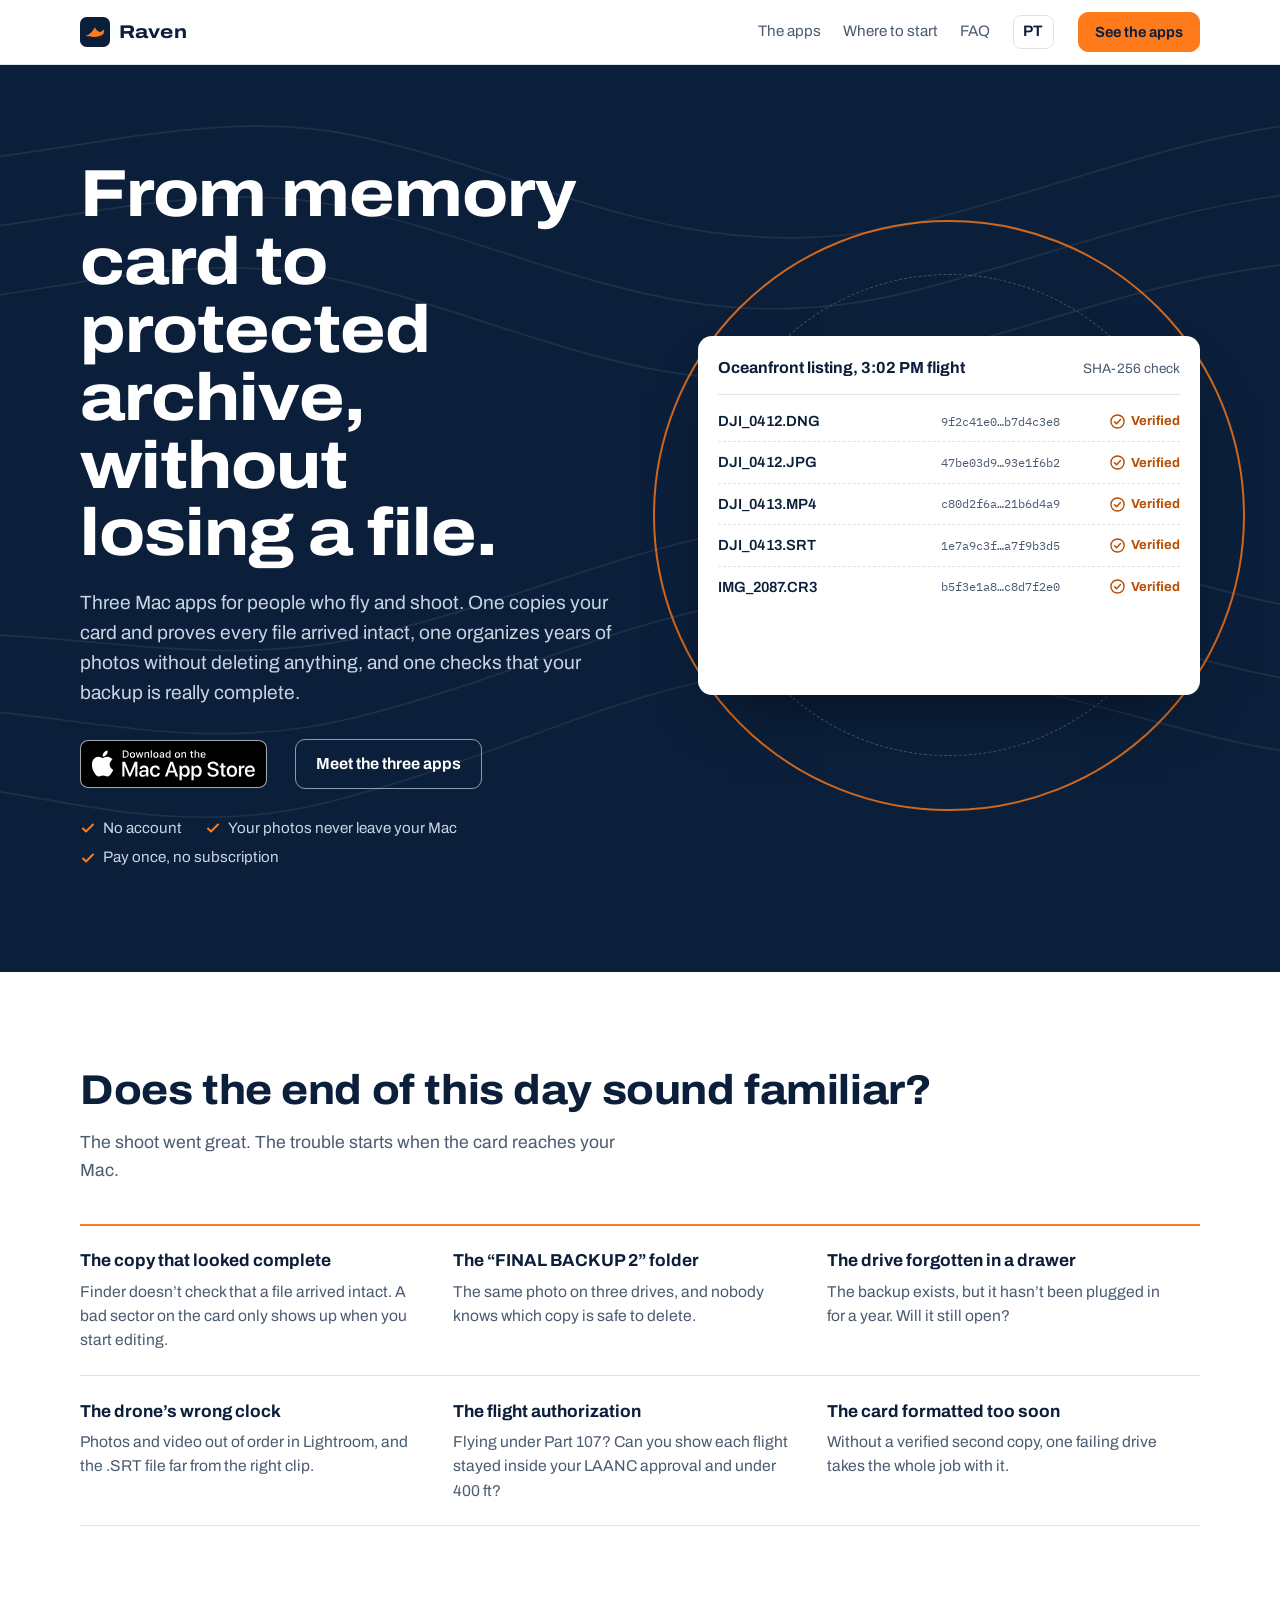
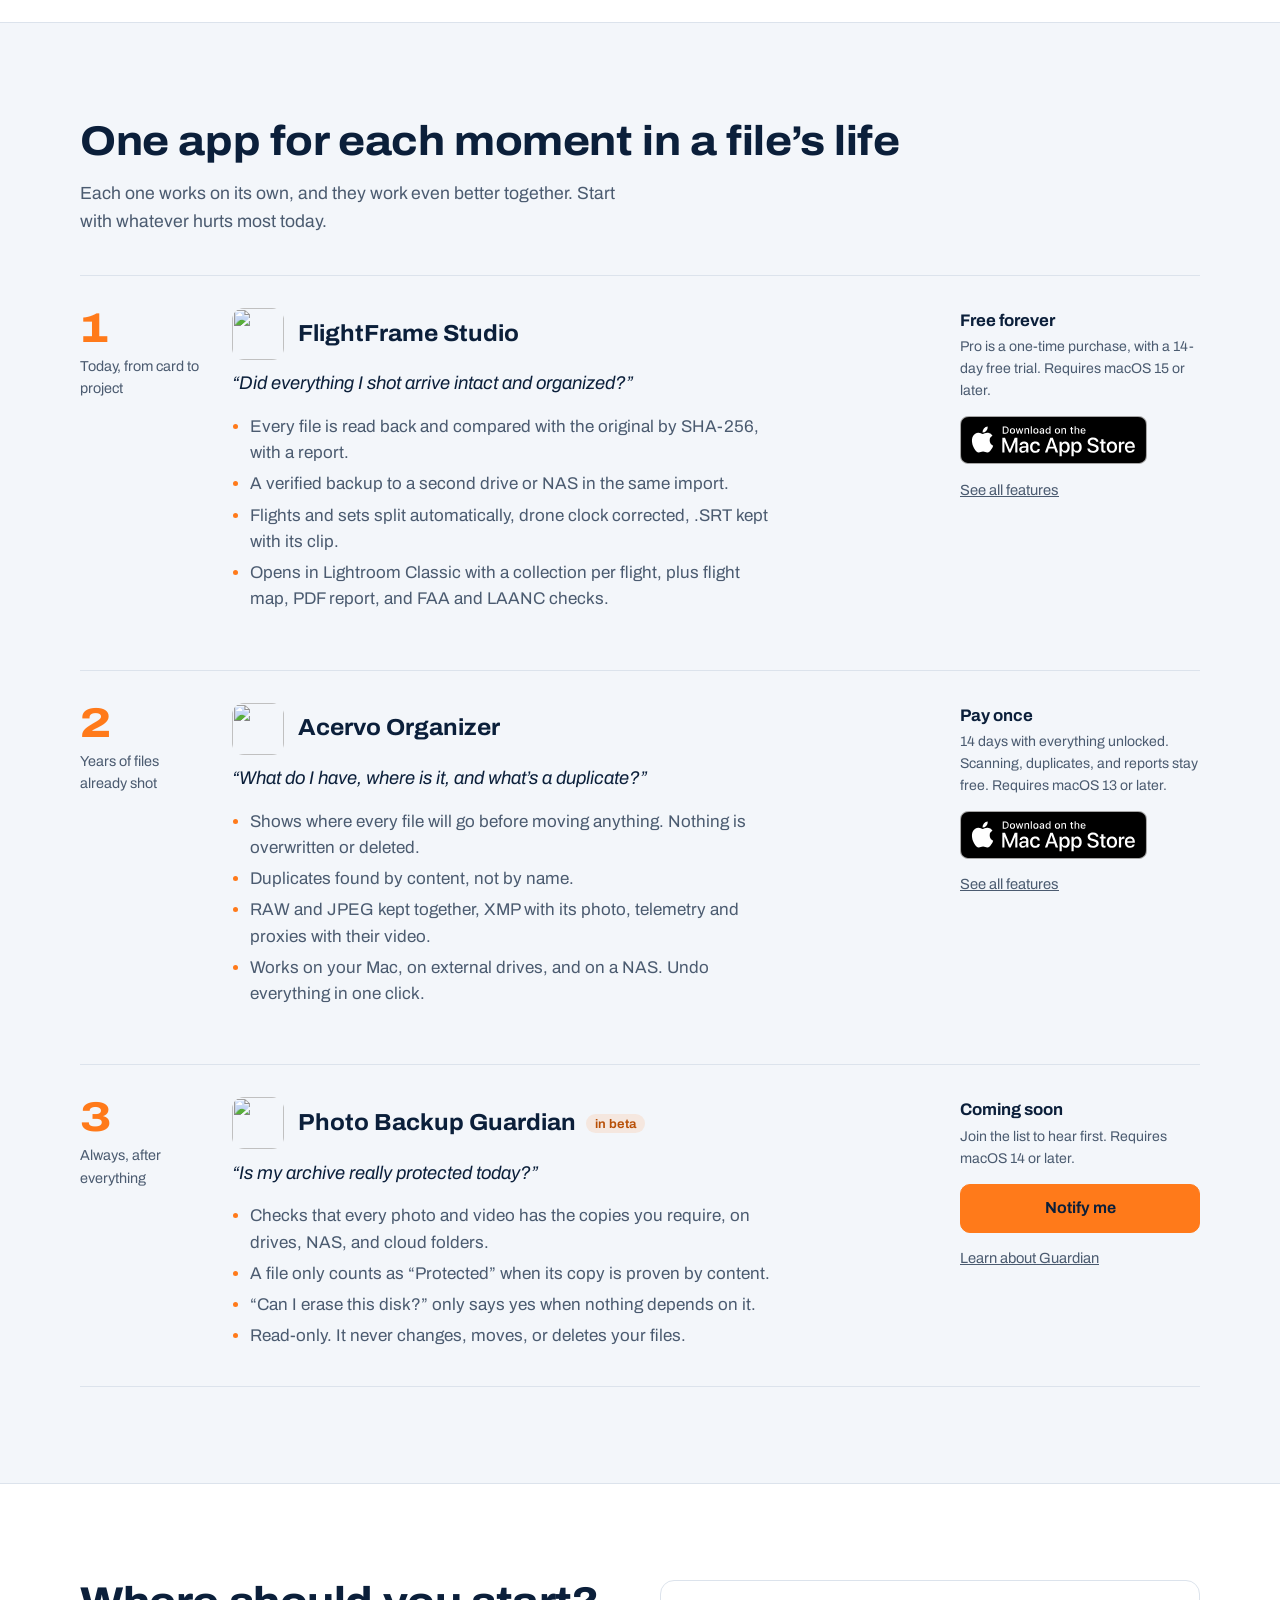
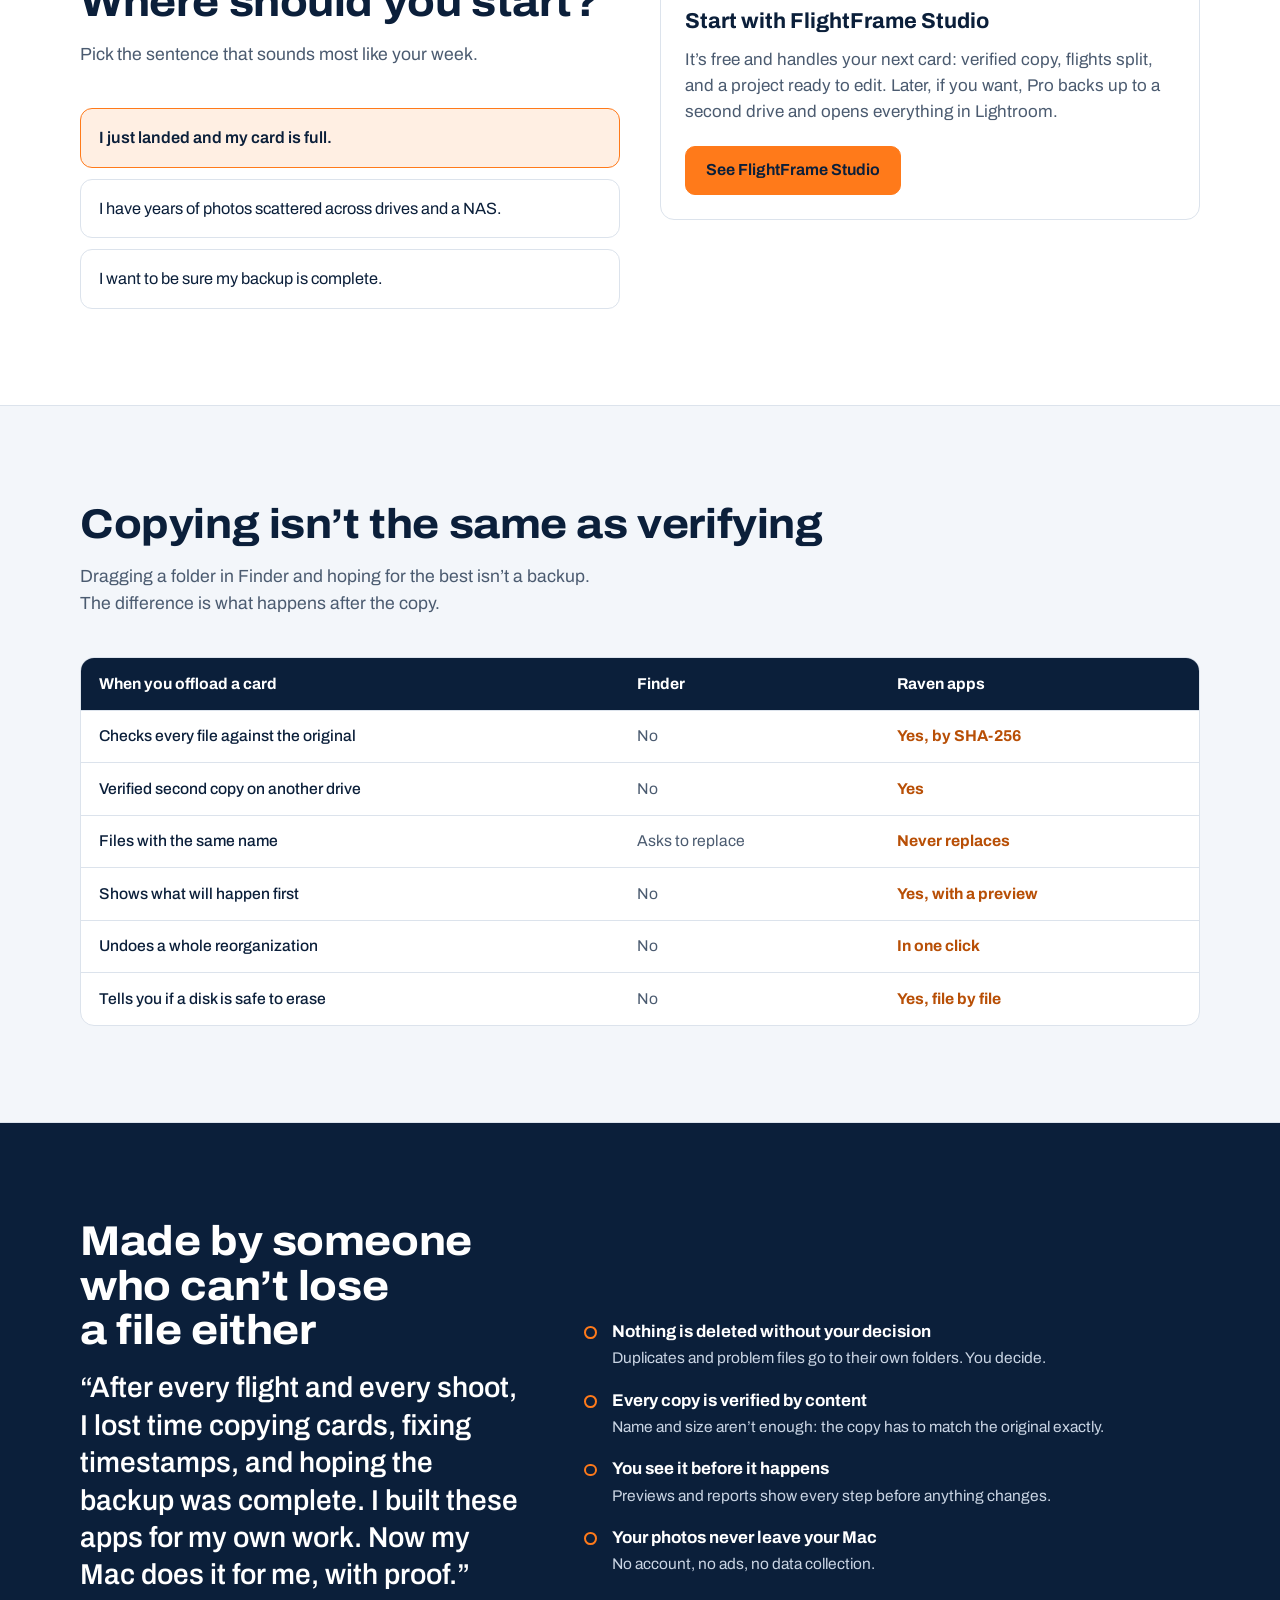
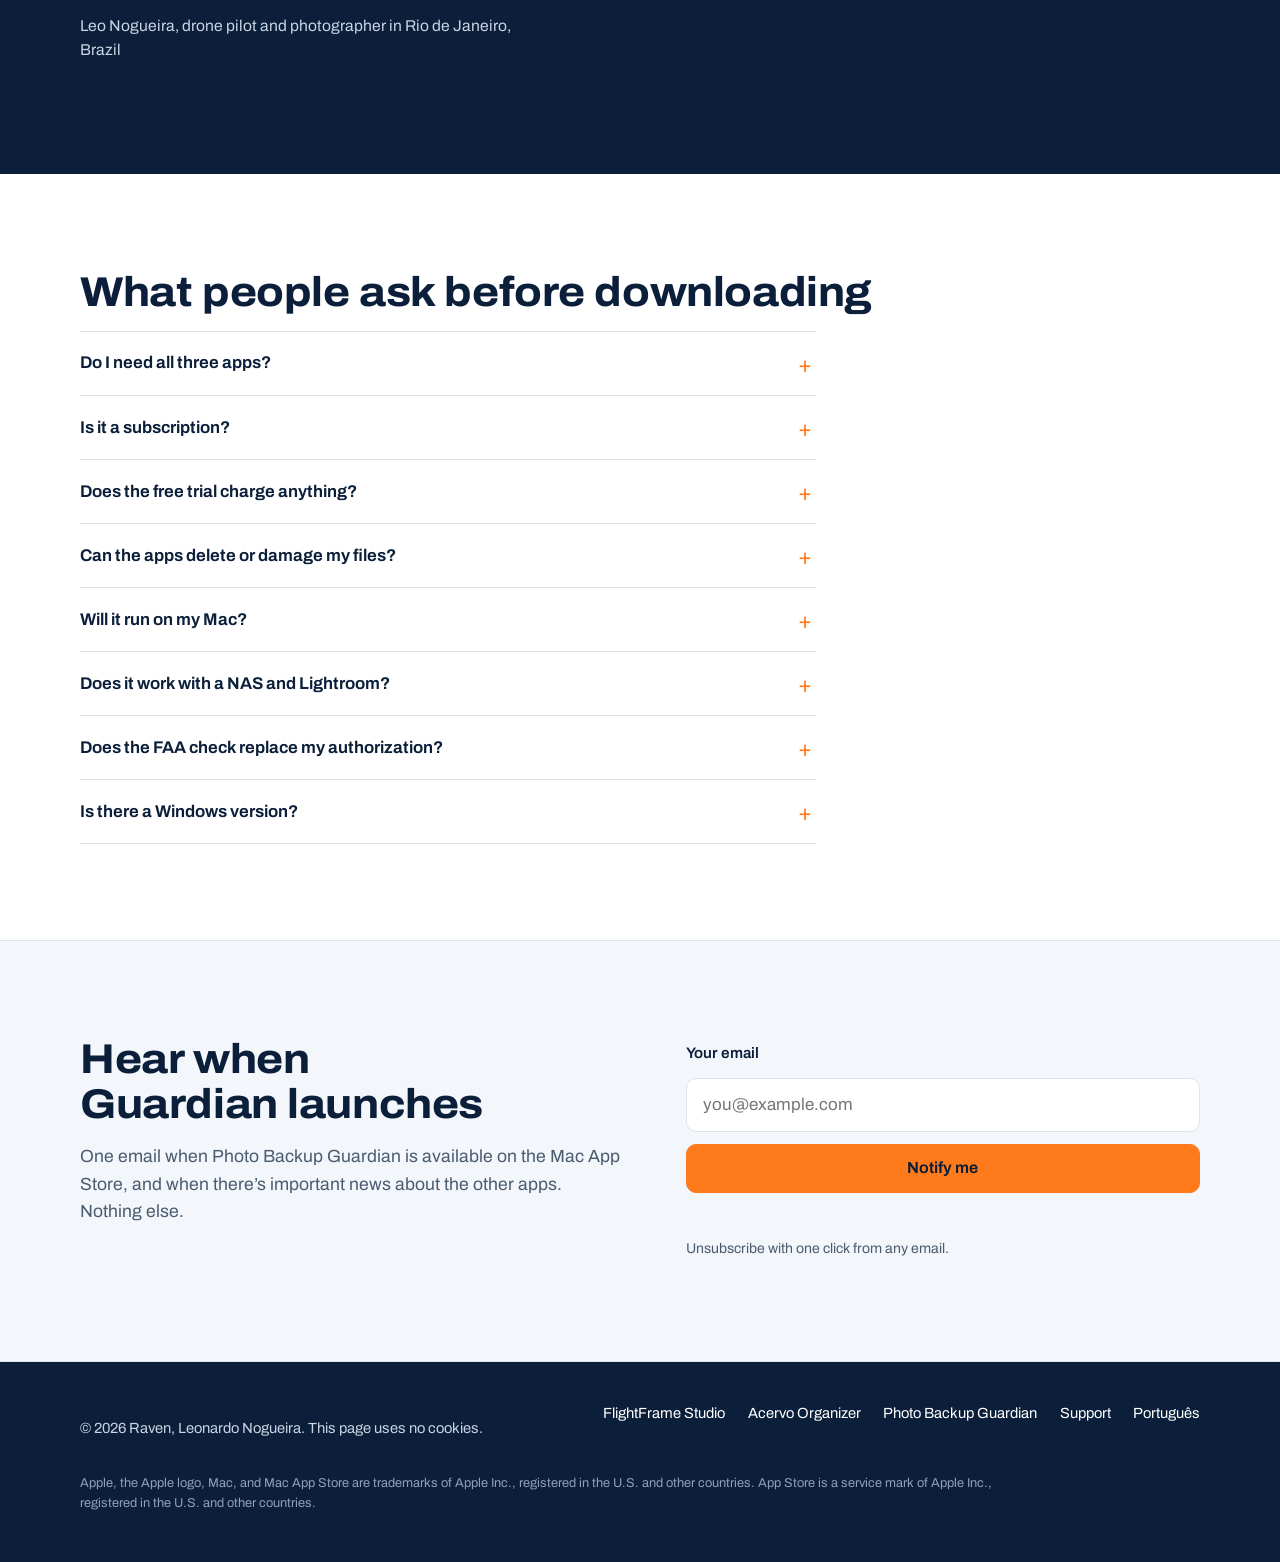
==== en/index.html @ fc54ed7f "Add files via upload" ====
<!doctype html>
<html lang="en">
<head>
<meta charset="utf-8">
<meta name="viewport" content="width=device-width, initial-scale=1, viewport-fit=cover">
<title>Raven Mac apps: from memory card to protected archive, without losing a file</title>
<meta name="description" content="Three Mac apps for drone pilots and photographers: FlightFrame Studio copies your card with proof, Acervo Organizer organizes years of photos, and Photo Backup Guardian checks that your backup is really complete. No account, no cloud, no subscription.">
<link rel="canonical" href="https://apps.ravendronevideos.com.br/en/">
<link rel="alternate" hreflang="pt-BR" href="https://apps.ravendronevideos.com.br/">
<link rel="alternate" hreflang="en" href="https://apps.ravendronevideos.com.br/en/">
<link rel="alternate" hreflang="x-default" href="https://apps.ravendronevideos.com.br/en/">
<meta property="og:type" content="website">
<meta property="og:locale" content="en_US">
<meta property="og:locale:alternate" content="pt_BR">
<meta property="og:site_name" content="Raven">
<meta property="og:title" content="From memory card to protected archive, without losing a file">
<meta property="og:description" content="FlightFrame Studio, Acervo Organizer, and Photo Backup Guardian: three Mac apps for people who fly and shoot.">
<meta property="og:url" content="https://apps.ravendronevideos.com.br/en/">
<meta property="og:image" content="https://flightframe.ravendronevideos.com.br/assets/og-image.jpg">
<meta name="twitter:card" content="summary_large_image">
<meta name="theme-color" content="#0B1F3A">
<link rel="icon" href="data:image/svg+xml,%3Csvg xmlns='http://www.w3.org/2000/svg' viewBox='0 0 64 64'%3E%3Crect width='64' height='64' rx='14' fill='%230B1F3A'/%3E%3Cpath d='M12 40c8-2 14-8 20-18 2 6 6 9 12 10l8-6-2 10c-8 6-20 9-38 4z' fill='%23FF7A1A'/%3E%3C/svg%3E">
<link rel="preconnect" href="https://fonts.googleapis.com">
<link rel="preconnect" href="https://fonts.gstatic.com" crossorigin>
<link href="https://fonts.googleapis.com/css2?family=Archivo:wdth,wght@62..125,400..800&family=IBM+Plex+Mono:wght@400;500&display=swap" rel="stylesheet">
<link rel="stylesheet" href="/raven.css">
<script type="application/ld+json">
{"@context":"https://schema.org","@type":"ItemList","name":"Raven Mac apps","itemListElement":[
{"@type":"SoftwareApplication","position":1,"name":"FlightFrame Studio","operatingSystem":"macOS 15 or later","applicationCategory":"PhotographyApplication","url":"https://flightframe.ravendronevideos.com.br","offers":{"@type":"Offer","price":"0","priceCurrency":"USD"}},
{"@type":"SoftwareApplication","position":2,"name":"Acervo Organizer","operatingSystem":"macOS 13 or later","applicationCategory":"PhotographyApplication","url":"https://acervoorganizer.ravendronevideos.com.br/en/"},
{"@type":"SoftwareApplication","position":3,"name":"Photo Backup Guardian","operatingSystem":"macOS 14 or later","applicationCategory":"UtilitiesApplication","url":"https://photobackupguardian.app"}]}
</script>
</head>
<body>

<header class="top">
  <div class="wrap">
    <a class="brand" href="#start" aria-label="Raven, home">
      <svg viewBox="0 0 64 64" aria-hidden="true"><rect width="64" height="64" rx="14" fill="#0B1F3A"/><path d="M12 40c8-2 14-8 20-18 2 6 6 9 12 10l8-6-2 10c-8 6-20 9-38 4z" fill="#FF7A1A"/></svg>
      Raven
    </a>
    <nav aria-label="Sections">
      <a href="#apps">The apps</a>
      <a href="#escolha">Where to start</a>
      <a href="#faq">FAQ</a>
      <a class="lang" href="/" hreflang="pt-BR" lang="pt-BR" aria-label="Versão em português">PT</a>
    </nav>
    <a class="btn btn-primary" href="#apps">See the apps</a>
  </div>
</header>

<main id="start">

  <section class="hero" aria-labelledby="title">
    <svg class="contours" viewBox="0 0 1200 640" preserveAspectRatio="xMidYMid slice" aria-hidden="true">
      <path d="M-40 520C120 470 220 560 380 520S640 400 820 430 1060 520 1260 470"/>
      <path d="M-40 470C140 420 240 500 400 460S650 350 830 380 1070 470 1260 420"/>
      <path d="M-40 420C160 370 260 440 420 400S660 300 840 330 1080 420 1260 370"/>
      <path d="M-40 160C100 200 240 120 380 150S620 250 780 210 1040 110 1260 150"/>
      <path d="M-40 110C110 150 250 70 390 100S630 200 790 160 1050 60 1260 100"/>
      <path d="M-40 60C120 100 260 20 400 50S640 150 800 110 1060 10 1260 50"/>
    </svg>
    <div class="wrap">
      <div>
        <h1 id="title">From memory card to protected archive, without losing a file.</h1>
        <p class="lede">Three Mac apps for people who fly and shoot. One copies your card and proves every file arrived intact, one organizes years of photos without deleting anything, and one checks that your backup is really complete.</p>
        <div class="actions">
          <a class="store-badge" href="https://apps.apple.com/app/flightframe-studio/id6822035026"><img src="/mac-app-store-badge-en.svg" alt="Download FlightFrame Studio on the Mac App Store" height="48" onerror="if(!this.dataset.f){this.dataset.f=1;this.src='https://toolbox.marketingtools.apple.com/api/v2/badges/download-on-the-mac-app-store/black/en-us'}else{this.onerror=null;this.src='https://developer.apple.com/app-store/marketing/guidelines/images/badge-download-on-the-mac-app-store.svg'}"></a>
          <a class="btn btn-ghost" href="#apps">Meet the three apps</a>
        </div>
        <ul class="assurance">
          <li><svg viewBox="0 0 16 16" aria-hidden="true"><path d="M3 8.5l3 3 7-7" fill="none" stroke="currentColor" stroke-width="2" stroke-linecap="round" stroke-linejoin="round"/></svg>No account</li>
          <li><svg viewBox="0 0 16 16" aria-hidden="true"><path d="M3 8.5l3 3 7-7" fill="none" stroke="currentColor" stroke-width="2" stroke-linecap="round" stroke-linejoin="round"/></svg>Your photos never leave your Mac</li>
          <li><svg viewBox="0 0 16 16" aria-hidden="true"><path d="M3 8.5l3 3 7-7" fill="none" stroke="currentColor" stroke-width="2" stroke-linecap="round" stroke-linejoin="round"/></svg>Pay once, no subscription</li>
        </ul>
      </div>

      <div class="report-stage">
        <div class="ring" aria-hidden="true"></div>
        <figure class="report" aria-label="Sample FlightFrame Studio verification report">
          <div class="report-head"><strong>Oceanfront listing, 3:02 PM flight</strong><span>SHA-256 check</span></div>
          <ol class="rows">
            <li><span class="file">DJI_0412.DNG</span><span class="hash">9f2c41e0…b7d4c3e8</span><span class="status"><svg viewBox="0 0 16 16" aria-hidden="true"><circle cx="8" cy="8" r="7" fill="none" stroke="currentColor" stroke-width="1.5"/><path d="M4.8 8.3l2.2 2.2 4.2-4.6" fill="none" stroke="currentColor" stroke-width="1.6" stroke-linecap="round" stroke-linejoin="round"/></svg>Verified</span></li>
            <li><span class="file">DJI_0412.JPG</span><span class="hash">47be03d9…93e1f6b2</span><span class="status"><svg viewBox="0 0 16 16" aria-hidden="true"><circle cx="8" cy="8" r="7" fill="none" stroke="currentColor" stroke-width="1.5"/><path d="M4.8 8.3l2.2 2.2 4.2-4.6" fill="none" stroke="currentColor" stroke-width="1.6" stroke-linecap="round" stroke-linejoin="round"/></svg>Verified</span></li>
            <li><span class="file">DJI_0413.MP4</span><span class="hash">c80d2f6a…21b6d4a9</span><span class="status"><svg viewBox="0 0 16 16" aria-hidden="true"><circle cx="8" cy="8" r="7" fill="none" stroke="currentColor" stroke-width="1.5"/><path d="M4.8 8.3l2.2 2.2 4.2-4.6" fill="none" stroke="currentColor" stroke-width="1.6" stroke-linecap="round" stroke-linejoin="round"/></svg>Verified</span></li>
            <li><span class="file">DJI_0413.SRT</span><span class="hash">1e7a9c3f…a7f9b3d5</span><span class="status"><svg viewBox="0 0 16 16" aria-hidden="true"><circle cx="8" cy="8" r="7" fill="none" stroke="currentColor" stroke-width="1.5"/><path d="M4.8 8.3l2.2 2.2 4.2-4.6" fill="none" stroke="currentColor" stroke-width="1.6" stroke-linecap="round" stroke-linejoin="round"/></svg>Verified</span></li>
            <li><span class="file">IMG_2087.CR3</span><span class="hash">b5f3e1a8…c8d7f2e0</span><span class="status"><svg viewBox="0 0 16 16" aria-hidden="true"><circle cx="8" cy="8" r="7" fill="none" stroke="currentColor" stroke-width="1.5"/><path d="M4.8 8.3l2.2 2.2 4.2-4.6" fill="none" stroke="currentColor" stroke-width="1.6" stroke-linecap="round" stroke-linejoin="round"/></svg>Verified</span></li>
          </ol>
          <figcaption class="report-foot"><span><b>128 of 128</b> files checked against the original</span><span>Second-drive backup: verified</span></figcaption>
        </figure>
      </div>
    </div>
  </section>

  <section aria-labelledby="pains">
    <div class="wrap">
      <h2 id="pains">Does the end of this day sound familiar?</h2>
      <p class="intro">The shoot went great. The trouble starts when the card reaches your Mac.</p>
      <ul class="pains">
        <li><strong>The copy that looked complete</strong><p>Finder doesn’t check that a file arrived intact. A bad sector on the card only shows up when you start editing.</p></li>
        <li><strong>The “FINAL BACKUP 2” folder</strong><p>The same photo on three drives, and nobody knows which copy is safe to delete.</p></li>
        <li><strong>The drive forgotten in a drawer</strong><p>The backup exists, but it hasn’t been plugged in for a year. Will it still open?</p></li>
        <li><strong>The drone’s wrong clock</strong><p>Photos and video out of order in Lightroom, and the .SRT file far from the right clip.</p></li>
        <li><strong>The flight authorization</strong><p>Flying under Part 107? Can you show each flight stayed inside your LAANC approval and under 400 ft?</p></li>
        <li><strong>The card formatted too soon</strong><p>Without a verified second copy, one failing drive takes the whole job with it.</p></li>
      </ul>
    </div>
  </section>

  <section id="apps" class="band" aria-labelledby="three-apps">
    <div class="wrap">
      <h2 id="three-apps">One app for each moment in a file’s life</h2>
      <p class="intro">Each one works on its own, and they work even better together. Start with whatever hurts most today.</p>
      <div class="journey">
        <article class="app" id="ff" aria-labelledby="ff-name">
          <p class="moment"><b>1</b>Today, from card to project</p>
          <div>
            <div class="app-name"><img src="https://flightframe.ravendronevideos.com.br/assets/icon.png" alt="" width="52" height="52" loading="lazy"><h3 id="ff-name">FlightFrame Studio</h3></div>
            <p class="question">“Did everything I shot arrive intact and organized?”</p>
            <ul>
              <li>Every file is read back and compared with the original by SHA-256, with a report.</li>
              <li>A verified backup to a second drive or NAS in the same import.</li>
              <li>Flights and sets split automatically, drone clock corrected, .SRT kept with its clip.</li>
              <li>Opens in Lightroom Classic with a collection per flight, plus flight map, PDF report, and FAA and LAANC checks.</li>
            </ul>
          </div>
          <div class="buy">
            <p class="price">Free forever<small>Pro is a one-time purchase, with a 14-day free trial. Requires macOS 15 or later.</small></p>
            <a class="store-badge" href="https://apps.apple.com/app/flightframe-studio/id6822035026"><img src="/mac-app-store-badge-en.svg" alt="Download FlightFrame Studio on the Mac App Store" height="48" loading="lazy" onerror="if(!this.dataset.f){this.dataset.f=1;this.src='https://toolbox.marketingtools.apple.com/api/v2/badges/download-on-the-mac-app-store/black/en-us'}else{this.onerror=null;this.src='https://developer.apple.com/app-store/marketing/guidelines/images/badge-download-on-the-mac-app-store.svg'}"></a>
            <a class="more" href="https://flightframe.ravendronevideos.com.br">See all features</a>
          </div>
        </article>

        <article class="app" id="ao" aria-labelledby="ao-name">
          <p class="moment"><b>2</b>Years of files already shot</p>
          <div>
            <div class="app-name"><img src="https://acervoorganizer.ravendronevideos.com.br/assets/icone-256.png" alt="" width="52" height="52" loading="lazy"><h3 id="ao-name">Acervo Organizer</h3></div>
            <p class="question">“What do I have, where is it, and what’s a duplicate?”</p>
            <ul>
              <li>Shows where every file will go before moving anything. Nothing is overwritten or deleted.</li>
              <li>Duplicates found by content, not by name.</li>
              <li>RAW and JPEG kept together, XMP with its photo, telemetry and proxies with their video.</li>
              <li>Works on your Mac, on external drives, and on a NAS. Undo everything in one click.</li>
            </ul>
          </div>
          <div class="buy">
            <p class="price">Pay once<small>14 days with everything unlocked. Scanning, duplicates, and reports stay free. Requires macOS 13 or later.</small></p>
            <a class="store-badge" href="https://apps.apple.com/app/id6821982992?mt=12"><img src="/mac-app-store-badge-en.svg" alt="Download Acervo Organizer on the Mac App Store" height="48" loading="lazy" onerror="if(!this.dataset.f){this.dataset.f=1;this.src='https://toolbox.marketingtools.apple.com/api/v2/badges/download-on-the-mac-app-store/black/en-us'}else{this.onerror=null;this.src='https://developer.apple.com/app-store/marketing/guidelines/images/badge-download-on-the-mac-app-store.svg'}"></a>
            <a class="more" href="https://acervoorganizer.ravendronevideos.com.br/en/">See all features</a>
          </div>
        </article>

        <article class="app" id="pbg" aria-labelledby="pbg-name">
          <p class="moment"><b>3</b>Always, after everything</p>
          <div>
            <div class="app-name"><img src="https://photobackupguardian.app/icon.png" alt="" width="52" height="52" loading="lazy"><h3 id="pbg-name">Photo Backup Guardian <span class="tag">in beta</span></h3></div>
            <p class="question">“Is my archive really protected today?”</p>
            <ul>
              <li>Checks that every photo and video has the copies you require, on drives, NAS, and cloud folders.</li>
              <li>A file only counts as “Protected” when its copy is proven by content.</li>
              <li>“Can I erase this disk?” only says yes when nothing depends on it.</li>
              <li>Read-only. It never changes, moves, or deletes your files.</li>
            </ul>
          </div>
          <div class="buy">
            <p class="price">Coming soon<small>Join the list to hear first. Requires macOS 14 or later.</small></p>
            <a class="btn btn-primary" href="#lista">Notify me</a>
            <a class="more" href="https://photobackupguardian.app">Learn about Guardian</a>
          </div>
        </article>
      </div>
    </div>
  </section>

  <section id="escolha" aria-labelledby="where">
    <div class="wrap chooser">
      <div>
        <h2 id="where">Where should you start?</h2>
        <p class="intro">Pick the sentence that sounds most like your week.</p>
        <div class="options" role="group" aria-label="Your situation">
          <button class="option" type="button" aria-pressed="true" data-pick="ff">I just landed and my card is full.</button>
          <button class="option" type="button" aria-pressed="false" data-pick="ao">I have years of photos scattered across drives and a NAS.</button>
          <button class="option" type="button" aria-pressed="false" data-pick="pbg">I want to be sure my backup is complete.</button>
        </div>
      </div>
      <div class="answer" id="resposta" aria-live="polite">
        <h3>Start with FlightFrame Studio</h3>
        <p>It’s free and handles your next card: verified copy, flights split, and a project ready to edit. Later, if you want, Pro backs up to a second drive and opens everything in Lightroom.</p>
        <a class="btn btn-primary" href="#ff">See FlightFrame Studio</a>
      </div>
    </div>
  </section>

  <section class="band" aria-labelledby="finder">
    <div class="wrap">
      <h2 id="finder">Copying isn’t the same as verifying</h2>
      <p class="intro">Dragging a folder in Finder and hoping for the best isn’t a backup. The difference is what happens after the copy.</p>
      <div class="table-wrap">
        <table>
          <thead><tr><th scope="col">When you offload a card</th><th scope="col">Finder</th><th scope="col">Raven apps</th></tr></thead>
          <tbody>
            <tr><th scope="row">Checks every file against the original</th><td class="no">No</td><td class="yes">Yes, by SHA-256</td></tr>
            <tr><th scope="row">Verified second copy on another drive</th><td class="no">No</td><td class="yes">Yes</td></tr>
            <tr><th scope="row">Files with the same name</th><td class="no">Asks to replace</td><td class="yes">Never replaces</td></tr>
            <tr><th scope="row">Shows what will happen first</th><td class="no">No</td><td class="yes">Yes, with a preview</td></tr>
            <tr><th scope="row">Undoes a whole reorganization</th><td class="no">No</td><td class="yes">In one click</td></tr>
            <tr><th scope="row">Tells you if a disk is safe to erase</th><td class="no">No</td><td class="yes">Yes, file by file</td></tr>
          </tbody>
        </table>
      </div>
    </div>
  </section>

  <section class="dark-band" aria-labelledby="maker">
    <div class="wrap founder">
      <div>
        <h2 id="maker">Made by someone who can’t lose a file either</h2>
        <blockquote>“After every flight and every shoot, I lost time copying cards, fixing timestamps, and hoping the backup was complete. I built these apps for my own work. Now my Mac does it for me, with proof.”</blockquote>
        <p class="who">Leo Nogueira, drone pilot and photographer in Rio de Janeiro, Brazil</p>
      </div>
      <ul class="rules" aria-label="The rules all three apps follow">
        <li><strong>Nothing is deleted without your decision</strong><span>Duplicates and problem files go to their own folders. You decide.</span></li>
        <li><strong>Every copy is verified by content</strong><span>Name and size aren’t enough: the copy has to match the original exactly.</span></li>
        <li><strong>You see it before it happens</strong><span>Previews and reports show every step before anything changes.</span></li>
        <li><strong>Your photos never leave your Mac</strong><span>No account, no ads, no data collection.</span></li>
      </ul>
    </div>
  </section>

  <section id="faq" aria-labelledby="questions">
    <div class="wrap">
      <h2 id="questions">What people ask before downloading</h2>
      <div class="faq">
        <details><summary>Do I need all three apps?</summary><p>No. Each app works on its own and is bought separately. Start with the one that solves today’s problem.</p></details>
        <details><summary>Is it a subscription?</summary><p>No. The download is free and the unlock is a one-time purchase on the Mac App Store, valid on every Mac signed in with the same Apple Account. Prices are shown in your local currency on the Mac App Store.</p></details>
        <details><summary>Does the free trial charge anything?</summary><p>No. The 14-day trials don’t renew and are never charged. When they end, your projects and files stay exactly as they are.</p></details>
        <details><summary>Can the apps delete or damage my files?</summary><p>No. FlightFrame only reads the card, Acervo never overwrites or deletes and can undo any reorganization, and Guardian only reads the folders you choose.</p></details>
        <details><summary>Will it run on my Mac?</summary><p>All three run on Mac computers with Apple silicon or Intel. Acervo requires macOS 13 or later, Guardian macOS 14, and FlightFrame macOS 15.</p></details>
        <details><summary>Does it work with a NAS and Lightroom?</summary><p>Yes. All three work with external drives and NAS volumes mounted on your Mac, such as Synology and QNAP. FlightFrame integrates directly with Lightroom Classic, and Acervo keeps XMP sidecars with their photos.</p></details>
        <details><summary>Does the FAA check replace my authorization?</summary><p>No. FlightFrame compares each flight with the authorization you already have, for information only. You still get authorization through LAANC or the FAA, and the remote pilot in command remains responsible for every flight.</p></details>
        <details><summary>Is there a Windows version?</summary><p>No. The apps are built for Mac.</p></details>
      </div>
    </div>
  </section>

  <section id="lista" class="band" aria-labelledby="notify">
    <div class="wrap signup">
      <div>
        <h2 id="notify">Hear when Guardian launches</h2>
        <p class="intro">One email when Photo Backup Guardian is available on the Mac App Store, and when there’s important news about the other apps. Nothing else.</p>
      </div>
      <form id="form-lista" action="https://bricks4kidz.us12.list-manage.com/subscribe/post?u=a6c92d419f403bf0677f08e11&amp;id=b264ef6ccb&amp;f_id=002010e9f0" method="post" target="_blank">
        <label for="email">Your email</label>
        <input id="email" name="EMAIL" type="email" autocomplete="email" required placeholder="you@example.com">
        <div aria-hidden="true" style="position:absolute; left:-5000px;"><input type="text" id="mc-honeypot" tabindex="-1" value=""></div>
        <button class="btn btn-primary" type="submit">Notify me</button>
        <p class="form-msg" id="form-msg" role="status"></p>
        <p class="fine">Unsubscribe with one click from any email.</p>
      </form>
    </div>
  </section>

</main>

<footer>
  <div class="wrap">
    <div class="foot-row">
      <p>© 2026 Raven, Leonardo Nogueira. This page uses no cookies.</p>
      <nav aria-label="Links">
        <a href="https://flightframe.ravendronevideos.com.br">FlightFrame Studio</a>
        <a href="https://acervoorganizer.ravendronevideos.com.br/en/">Acervo Organizer</a>
        <a href="https://photobackupguardian.app">Photo Backup Guardian</a>
        <a href="mailto:support@internetmidia.com">Support</a>
        <a href="/" hreflang="pt-BR" lang="pt-BR">Português</a>
      </nav>
    </div>
    <p class="legal">Apple, the Apple logo, Mac, and Mac App Store are trademarks of Apple Inc., registered in the U.S. and other countries. App Store is a service mark of Apple Inc., registered in the U.S. and other countries.</p>
  </div>
</footer>

<script type="application/json" id="i18n">
{
  "answers": {
    "ff": {"t": "Start with FlightFrame Studio", "p": "It’s free and handles your next card: verified copy, flights split, and a project ready to edit. Later, if you want, Pro backs up to a second drive and opens everything in Lightroom.", "b": "See FlightFrame Studio", "h": "#ff"},
    "ao": {"t": "Start with Acervo Organizer", "p": "Run the free scan on your drive or NAS and see how many duplicates and problem files you have. Preview the reorganization before anything moves. For your next cards, use FlightFrame.", "b": "See Acervo Organizer", "h": "#ao"},
    "pbg": {"t": "Photo Backup Guardian is for you", "p": "It checks, file by file, that every photo has the copies you require, and tells you when a disk is safe to erase. It’s in beta: join the list to hear when it launches.", "b": "Notify me", "h": "#lista"}
  },
  "mailSubject": "Notify me when Guardian launches",
  "sending": "Sending…",
  "ok": "You’re on the list. If a confirmation email arrives, click the link to finish.",
  "already": "That email is already on the list. We’ll let you know.",
  "tooMany": "Too many attempts with this email. Please try again later.",
  "error": "We couldn’t sign you up. Check the email address and try again.",
  "timeout": "No response from the server. Please try again in a few minutes.",
  "offline": "No connection. Check your internet and try again."
}
</script>
<script src="/raven.js"></script>
</body>
</html>
---- raven.css ----
/* Raven Apps: azul-escuro, laranja e branco */
:root {
  --navy: #0B1F3A;
  --navy-2: #132D52;
  --navy-3: #1F4275;
  --orange: #FF7A1A;
  --orange-ink: #B84F06;      /* laranja para texto sobre branco (contraste AA) */
  --on-orange: #0B1F3A;       /* texto azul-escuro sobre botão laranja */
  --orange-soft: rgba(255, 122, 26, .12);
  --bg: #FFFFFF;
  --mist: #F3F6FA;
  --surface: #FFFFFF;
  --text: #0B1F3A;
  --text-2: #4B5B70;
  --line: #DCE3EC;
  --display: "Archivo", "Helvetica Neue", Arial, sans-serif;
  --mono: "IBM Plex Mono", ui-monospace, Menlo, monospace;
  --measure: 34rem;
  color-scheme: light;
  box-sizing: border-box;
  padding-top: env(safe-area-inset-top, 0px);
  padding-bottom: env(safe-area-inset-bottom, 0px);
}
@media (prefers-color-scheme: dark) {
  :root {
    --bg: #071426;
    --mist: #0B1F3A;
    --surface: #0E2442;
    --text: #F4F7FB;
    --text-2: #A9B6C8;
    --line: #1F3A60;
    --orange-ink: #FF9A4D;
    --orange-soft: rgba(255, 122, 26, .16);
    color-scheme: dark;
  }
}
*, *::before, *::after { box-sizing: inherit; }
html { scroll-padding-top: calc(72px + env(safe-area-inset-top, 0px)); scroll-behavior: smooth; }
@media (prefers-reduced-motion: reduce) { html { scroll-behavior: auto; } }
body {
  margin: 0; background: var(--bg); color: var(--text);
  font-family: var(--display); font-variation-settings: "wdth" 100;
  font-size: 1.0625rem; line-height: 1.55; -webkit-font-smoothing: antialiased;
}
img { max-width: 100%; display: block; }
a { color: inherit; }
:focus-visible { outline: 3px solid var(--orange); outline-offset: 3px; border-radius: 4px; }
.wrap { width: min(1120px, 100% - 2.5rem); margin-inline: auto; }

/* Cabeçalho */
.top {
  position: sticky; top: env(safe-area-inset-top, 0px); z-index: 20;
  background: color-mix(in srgb, var(--bg) 90%, transparent);
  backdrop-filter: blur(10px); -webkit-backdrop-filter: blur(10px);
  border-bottom: 1px solid var(--line);
}
body::before { content: ""; position: fixed; inset: 0 0 auto; height: env(safe-area-inset-top, 0px); z-index: 21; background: var(--bg); }
.top .wrap { display: flex; align-items: center; gap: 1.5rem; height: 64px; }
.brand { display: flex; align-items: center; gap: .55rem; text-decoration: none; font-weight: 750; font-variation-settings: "wdth" 118; font-size: 1.15rem; letter-spacing: .01em; }
.brand svg { width: 30px; height: 30px; }
.top nav { margin-left: auto; display: flex; align-items: center; gap: 1.4rem; font-size: .95rem; }
.top nav a { text-decoration: none; color: var(--text-2); }
.top nav a:hover { color: var(--text); }
.lang { display: inline-flex; align-items: center; gap: .3rem; font-weight: 650; color: var(--text) !important; border: 1.5px solid var(--line); border-radius: 8px; padding: .25rem .6rem; }
.lang:hover { border-color: var(--orange); }
.btn {
  display: inline-flex; align-items: center; justify-content: center; gap: .5rem;
  min-height: 46px; padding: .7rem 1.25rem; border-radius: 10px;
  font: inherit; font-weight: 650; font-size: 1rem; text-decoration: none; cursor: pointer;
  border: 1.5px solid var(--text); background: transparent; color: var(--text);
}
.btn-primary { background: var(--orange); border-color: var(--orange); color: var(--on-orange); }
.btn-primary:hover { background: #FF8C3A; border-color: #FF8C3A; }
.btn-ghost:hover { background: var(--mist); }
.top .btn { min-height: 40px; padding: .45rem 1rem; font-size: .92rem; }
@media (max-width: 760px) {
  .top nav a:not(.lang) { display: none; }
  .top nav { gap: .75rem; }
}

/* Selo oficial da Mac App Store: sem modificação, altura mínima 40 px, espaço livre de 1/4 da altura */
.store-badge { display: inline-block; padding: 12px; margin: -12px; line-height: 0; border-radius: 12px; }
.store-badge img { height: 48px; width: auto; }

/* Herói (sempre azul-escuro) */
.hero { position: relative; overflow: hidden; background: var(--navy); color: #FFFFFF; padding: clamp(3rem, 8vw, 6rem) 0 clamp(3.5rem, 8vw, 6.5rem); }
.contours { position: absolute; inset: 0; width: 100%; height: 100%; pointer-events: none; }
.contours path { fill: none; stroke: rgba(255, 255, 255, .08); stroke-width: 1.2; }
.hero .wrap { position: relative; display: grid; grid-template-columns: 1.05fr .95fr; gap: clamp(2rem, 5vw, 4.5rem); align-items: center; }
@media (max-width: 900px) { .hero .wrap { grid-template-columns: 1fr; } }
h1 {
  margin: 0 0 1.25rem; font-size: clamp(2.35rem, 5.2vw, 4.3rem); line-height: 1.02;
  font-weight: 760; font-variation-settings: "wdth" 112; letter-spacing: -.015em; text-wrap: balance;
}
.lede { margin: 0 0 2rem; max-width: var(--measure); font-size: 1.2rem; color: #C9D4E3; }
.actions { display: flex; flex-wrap: wrap; align-items: center; gap: 1.5rem 1.75rem; }
.hero .btn-ghost { border-color: rgba(255, 255, 255, .55); color: #FFFFFF; }
.hero .btn-ghost:hover { background: var(--navy-2); }
.assurance { margin: 1.75rem 0 0; display: flex; flex-wrap: wrap; gap: .4rem 1.4rem; padding: 0; list-style: none; font-size: .95rem; color: #C9D4E3; }
.assurance li { display: flex; align-items: center; gap: .45rem; }
.assurance svg { width: 16px; height: 16px; color: var(--orange); flex: none; }

/* Relatório de verificação */
.report-stage { position: relative; }
.ring { position: absolute; width: 118%; aspect-ratio: 1; left: -9%; top: 50%; translate: 0 -50%; border-radius: 50%; border: 2px solid var(--orange); opacity: .8; }
.ring::after { content: ""; position: absolute; inset: 9%; border-radius: 50%; border: 1.5px dashed rgba(255, 255, 255, .3); }
@media (max-width: 900px) { .ring { width: 100%; left: 0; } }
.report {
  position: relative; margin: 0; background: #FFFFFF; color: #0B1F3A; border-radius: 14px;
  padding: 1.25rem 1.25rem 1rem; box-shadow: 0 30px 60px -30px rgba(0, 0, 0, .6);
}
.report-head { display: flex; justify-content: space-between; align-items: baseline; gap: 1rem; padding-bottom: .85rem; border-bottom: 1px solid #DCE3EC; }
.report-head strong { font-size: 1rem; font-weight: 700; }
.report-head span { font-size: .85rem; color: #4B5B70; }
.rows { list-style: none; margin: 0; padding: .35rem 0; }
.rows li { display: grid; grid-template-columns: 1fr auto auto; gap: .9rem; align-items: center; padding: .55rem 0; border-bottom: 1px dashed #DCE3EC; font-size: .92rem; }
.rows li:last-child { border-bottom: 0; }
.file { font-weight: 600; overflow: hidden; text-overflow: ellipsis; white-space: nowrap; }
.hash { font-family: var(--mono); font-size: .78rem; color: #4B5B70; }
.status { display: inline-flex; align-items: center; gap: .35rem; font-size: .82rem; font-weight: 700; color: #B84F06; min-width: 6.6rem; justify-content: flex-end; }
.status svg { width: 15px; height: 15px; }
@media (max-width: 480px) { .hash { display: none; } .rows li { grid-template-columns: 1fr auto; } }
.report-foot { display: flex; flex-wrap: wrap; justify-content: space-between; gap: .5rem; padding-top: .85rem; border-top: 1px solid #DCE3EC; font-size: .88rem; }
.report-foot b { color: #B84F06; }
.js .rows li { opacity: .25; }
.js .rows li .status { opacity: 0; }
.js .rows li.done { opacity: 1; transition: opacity .35s ease; }
.js .rows li.done .status { opacity: 1; transition: opacity .25s ease .15s; }
.js .report-foot { opacity: 0; }
.js .report-foot.done { opacity: 1; transition: opacity .4s ease; }
@media (prefers-reduced-motion: reduce) {
  .js .rows li, .js .rows li .status, .js .report-foot { opacity: 1 !important; transition: none !important; }
}

/* Seções */
section { padding: clamp(3.5rem, 8vw, 6rem) 0; }
.band { background: var(--mist); border-block: 1px solid var(--line); }
.dark-band { background: var(--navy); color: #FFFFFF; }
h2 {
  margin: 0 0 1rem; font-size: clamp(1.8rem, 3.4vw, 2.6rem); line-height: 1.08;
  font-weight: 740; font-variation-settings: "wdth" 108; letter-spacing: -.01em; text-wrap: balance;
}
.intro { max-width: var(--measure); color: var(--text-2); margin: 0 0 2.5rem; font-size: 1.1rem; }

/* Dores */
.pains { display: grid; grid-template-columns: repeat(3, 1fr); gap: 0; margin: 0; padding: 0; list-style: none; border-top: 2px solid var(--orange); }
@media (max-width: 900px) { .pains { grid-template-columns: repeat(2, 1fr); } }
@media (max-width: 560px) { .pains { grid-template-columns: 1fr; } }
.pains li { padding: 1.4rem 1.5rem 1.4rem 0; border-bottom: 1px solid var(--line); }
.pains strong { display: block; font-size: 1.08rem; margin-bottom: .3rem; }
.pains p { margin: 0; color: var(--text-2); font-size: .98rem; }

/* Jornada dos apps */
.journey { display: grid; gap: 1.25rem; }
.app { display: grid; grid-template-columns: 7.5rem 1fr 15rem; gap: 2rem; align-items: start; padding: 2rem 0; border-top: 1px solid var(--line); }
.app:last-child { border-bottom: 1px solid var(--line); }
@media (max-width: 860px) { .app { grid-template-columns: 4.5rem 1fr; } .app .buy { grid-column: 1 / -1; } }
.moment { margin: 0; font-size: .9rem; color: var(--text-2); }
.moment b { display: block; font-size: 2.6rem; line-height: 1; font-weight: 780; font-variation-settings: "wdth" 120; color: var(--orange); margin-bottom: .35rem; }
.app-name { display: flex; align-items: center; gap: .85rem; margin-bottom: .6rem; }
.app-name img { width: 52px; height: 52px; border-radius: 12px; }
.app h3 { margin: 0; font-size: 1.45rem; font-weight: 720; font-variation-settings: "wdth" 104; line-height: 1.15; }
.question { margin: 0 0 1rem; font-size: 1.15rem; font-style: italic; max-width: var(--measure); }
.app ul { margin: 0; padding-left: 1.1rem; color: var(--text-2); max-width: var(--measure); }
.app li { margin: .3rem 0; }
.app li::marker { color: var(--orange); }
.buy { display: grid; gap: .9rem; justify-items: start; }
.price { margin: 0; font-size: 1.05rem; font-weight: 700; }
.price small { display: block; font-weight: 400; color: var(--text-2); font-size: .88rem; margin-top: .15rem; }
.buy .btn { width: 100%; }
.more { font-size: .92rem; color: var(--text-2); }
.tag { display: inline-block; font-size: .78rem; font-weight: 650; padding: .15rem .55rem; border-radius: 999px; background: var(--orange-soft); color: var(--orange-ink); margin-left: .35rem; vertical-align: middle; }

/* Escolha */
.chooser { display: grid; grid-template-columns: 1fr 1fr; gap: 2.5rem; align-items: start; }
@media (max-width: 860px) { .chooser { grid-template-columns: 1fr; } }
.options { display: grid; gap: .7rem; }
.option {
  text-align: left; font: inherit; font-size: 1.02rem; color: var(--text); cursor: pointer;
  padding: 1rem 1.15rem; border-radius: 12px; border: 1.5px solid var(--line); background: var(--surface);
}
.option:hover { border-color: var(--text-2); }
.option[aria-pressed="true"] { border-color: var(--orange); background: var(--orange-soft); font-weight: 600; }
.answer { padding: 1.5rem; border-radius: 14px; border: 1px solid var(--line); background: var(--surface); min-height: 14rem; }
.answer h3 { margin: 0 0 .5rem; font-size: 1.35rem; font-weight: 720; }
.answer p { margin: 0 0 1.25rem; color: var(--text-2); }
.answer[data-changed] { animation: settle .3s ease; }
@keyframes settle { from { opacity: .4; } to { opacity: 1; } }
@media (prefers-reduced-motion: reduce) { .answer[data-changed] { animation: none; } }

/* Comparação */
.table-wrap { overflow-x: auto; border: 1px solid var(--line); border-radius: 14px; background: var(--surface); }
table { width: 100%; border-collapse: collapse; min-width: 34rem; font-size: .98rem; }
th, td { padding: .85rem 1.1rem; text-align: left; border-bottom: 1px solid var(--line); }
thead th { font-weight: 700; background: var(--navy); color: #FFFFFF; }
tbody tr:last-child td, tbody tr:last-child th { border-bottom: 0; }
tbody th { font-weight: 500; }
.no { color: var(--text-2); }
.yes { color: var(--orange-ink); font-weight: 700; }

/* Fundador (faixa azul-escuro) */
.founder { display: grid; grid-template-columns: 1fr 1.4fr; gap: clamp(2rem, 5vw, 4rem); align-items: center; }
@media (max-width: 860px) { .founder { grid-template-columns: 1fr; } }
blockquote { margin: 0; font-size: clamp(1.35rem, 2.4vw, 1.8rem); line-height: 1.3; font-weight: 560; font-variation-settings: "wdth" 96; text-wrap: pretty; }
.who { margin-top: 1.25rem; color: #C9D4E3; font-size: .98rem; }
.rules { list-style: none; margin: 0; padding: 0; display: grid; gap: 1rem; }
.rules li { padding-left: 1.75rem; position: relative; }
.rules li::before { content: ""; position: absolute; left: 0; top: .45rem; width: .8rem; height: .8rem; border-radius: 50%; border: 2px solid var(--orange); }
.rules strong { display: block; }
.rules span { color: #C9D4E3; font-size: .97rem; }

/* FAQ */
.faq { max-width: 46rem; }
details { border-top: 1px solid var(--line); }
details:last-of-type { border-bottom: 1px solid var(--line); }
summary { cursor: pointer; list-style: none; padding: 1.15rem 2rem 1.15rem 0; font-weight: 650; font-size: 1.06rem; position: relative; }
summary::-webkit-details-marker { display: none; }
summary::after { content: "+"; position: absolute; right: .25rem; top: 1rem; font-size: 1.4rem; font-weight: 400; color: var(--orange); }
details[open] summary::after { content: "–"; }
details p { margin: 0 0 1.2rem; color: var(--text-2); max-width: var(--measure); }

/* Lista */
.signup { display: grid; grid-template-columns: 1.1fr 1fr; gap: 2.5rem; align-items: center; }
@media (max-width: 860px) { .signup { grid-template-columns: 1fr; } }
form { display: grid; gap: .75rem; position: relative; }
label { font-weight: 600; font-size: .95rem; }
input[type="email"] {
  font: inherit; padding: .8rem 1rem; border-radius: 10px; border: 1.5px solid var(--line);
  background: var(--surface); color: var(--text); min-height: 48px;
}
input[type="email"]:focus-visible { border-color: var(--orange); outline-offset: 1px; }
.fine { font-size: .88rem; color: var(--text-2); margin: 0; }
.form-msg { font-size: .95rem; font-weight: 600; color: var(--orange-ink); min-height: 1.4em; margin: 0; }

/* Rodapé */
footer { padding: 2.5rem 0 3rem; background: var(--navy); color: #C9D4E3; font-size: .92rem; }
footer .wrap { display: grid; gap: 1.25rem; }
.foot-row { display: flex; flex-wrap: wrap; gap: 1rem 2rem; justify-content: space-between; }
footer nav { display: flex; flex-wrap: wrap; gap: .6rem 1.4rem; }
footer a { text-decoration: none; color: #FFFFFF; }
footer a:hover { text-decoration: underline; }
.legal { margin: 0; font-size: .8rem; color: #8FA0B8; max-width: 60rem; }
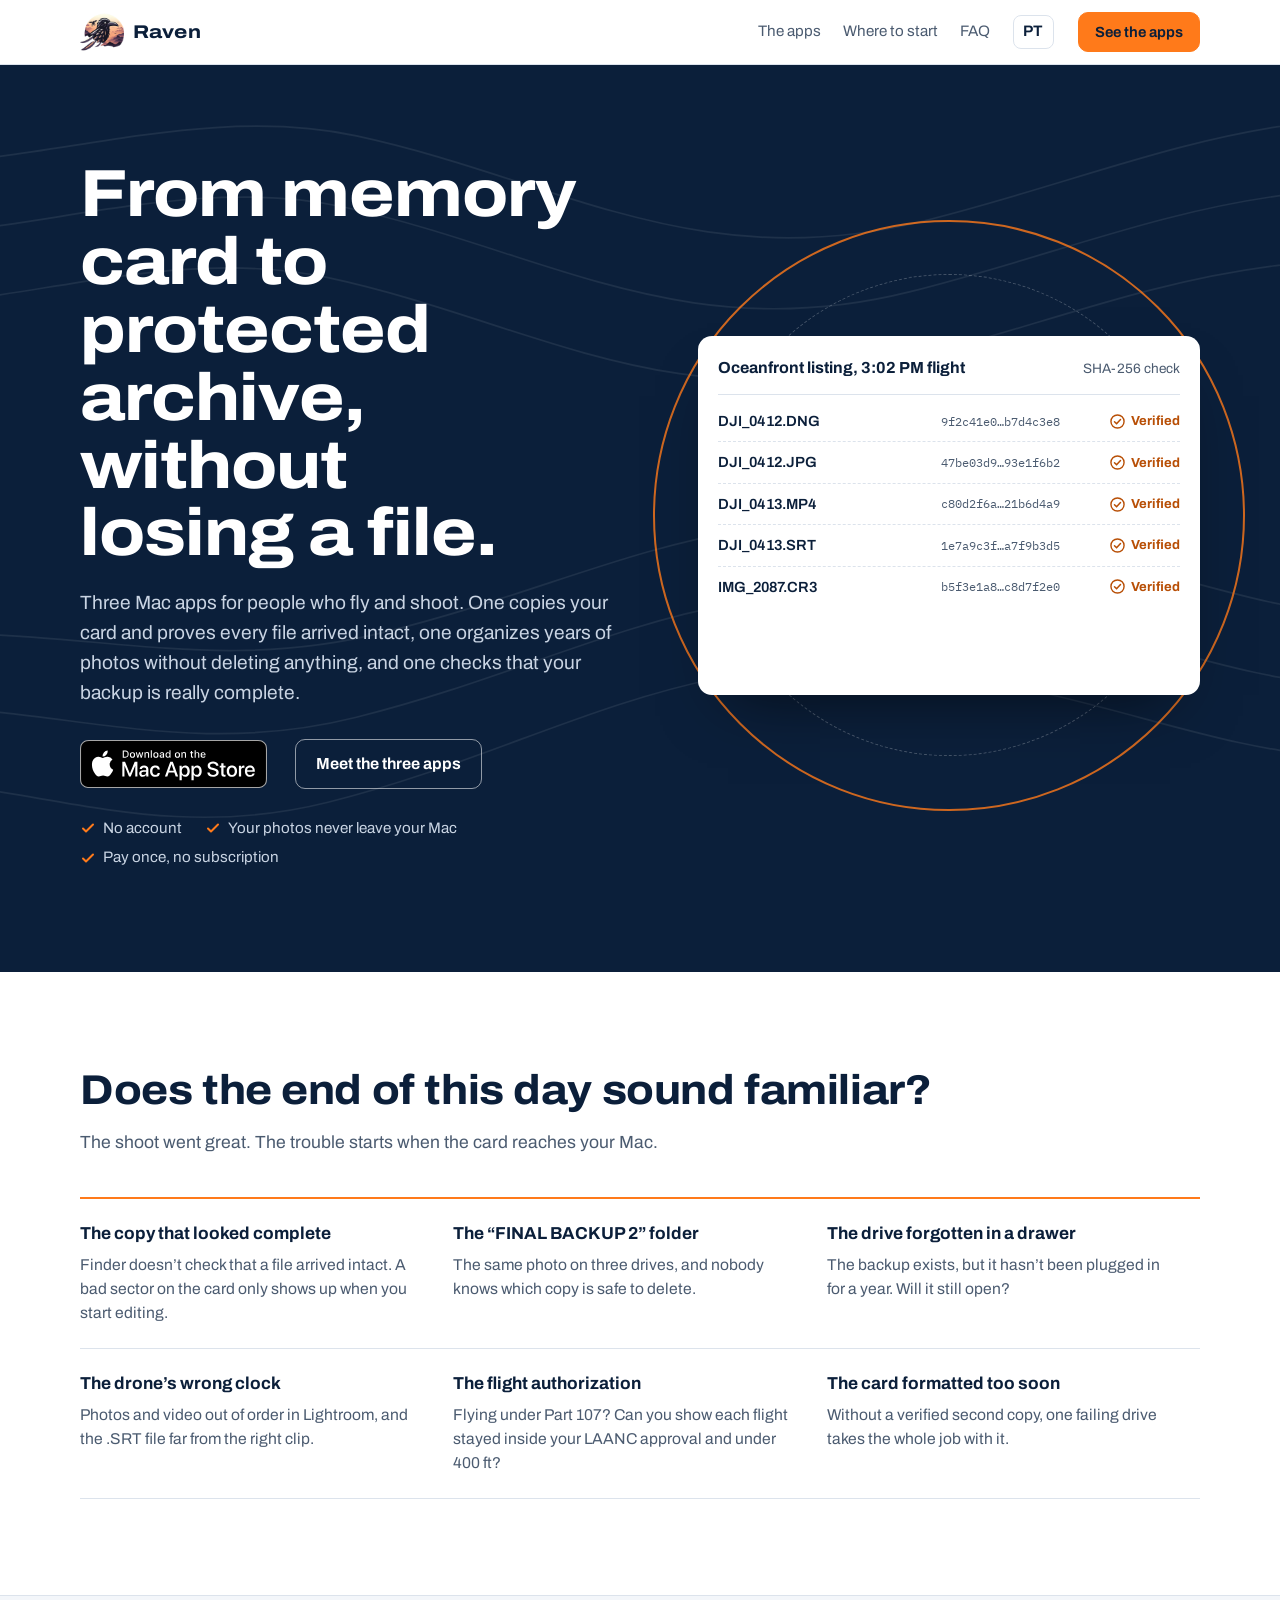
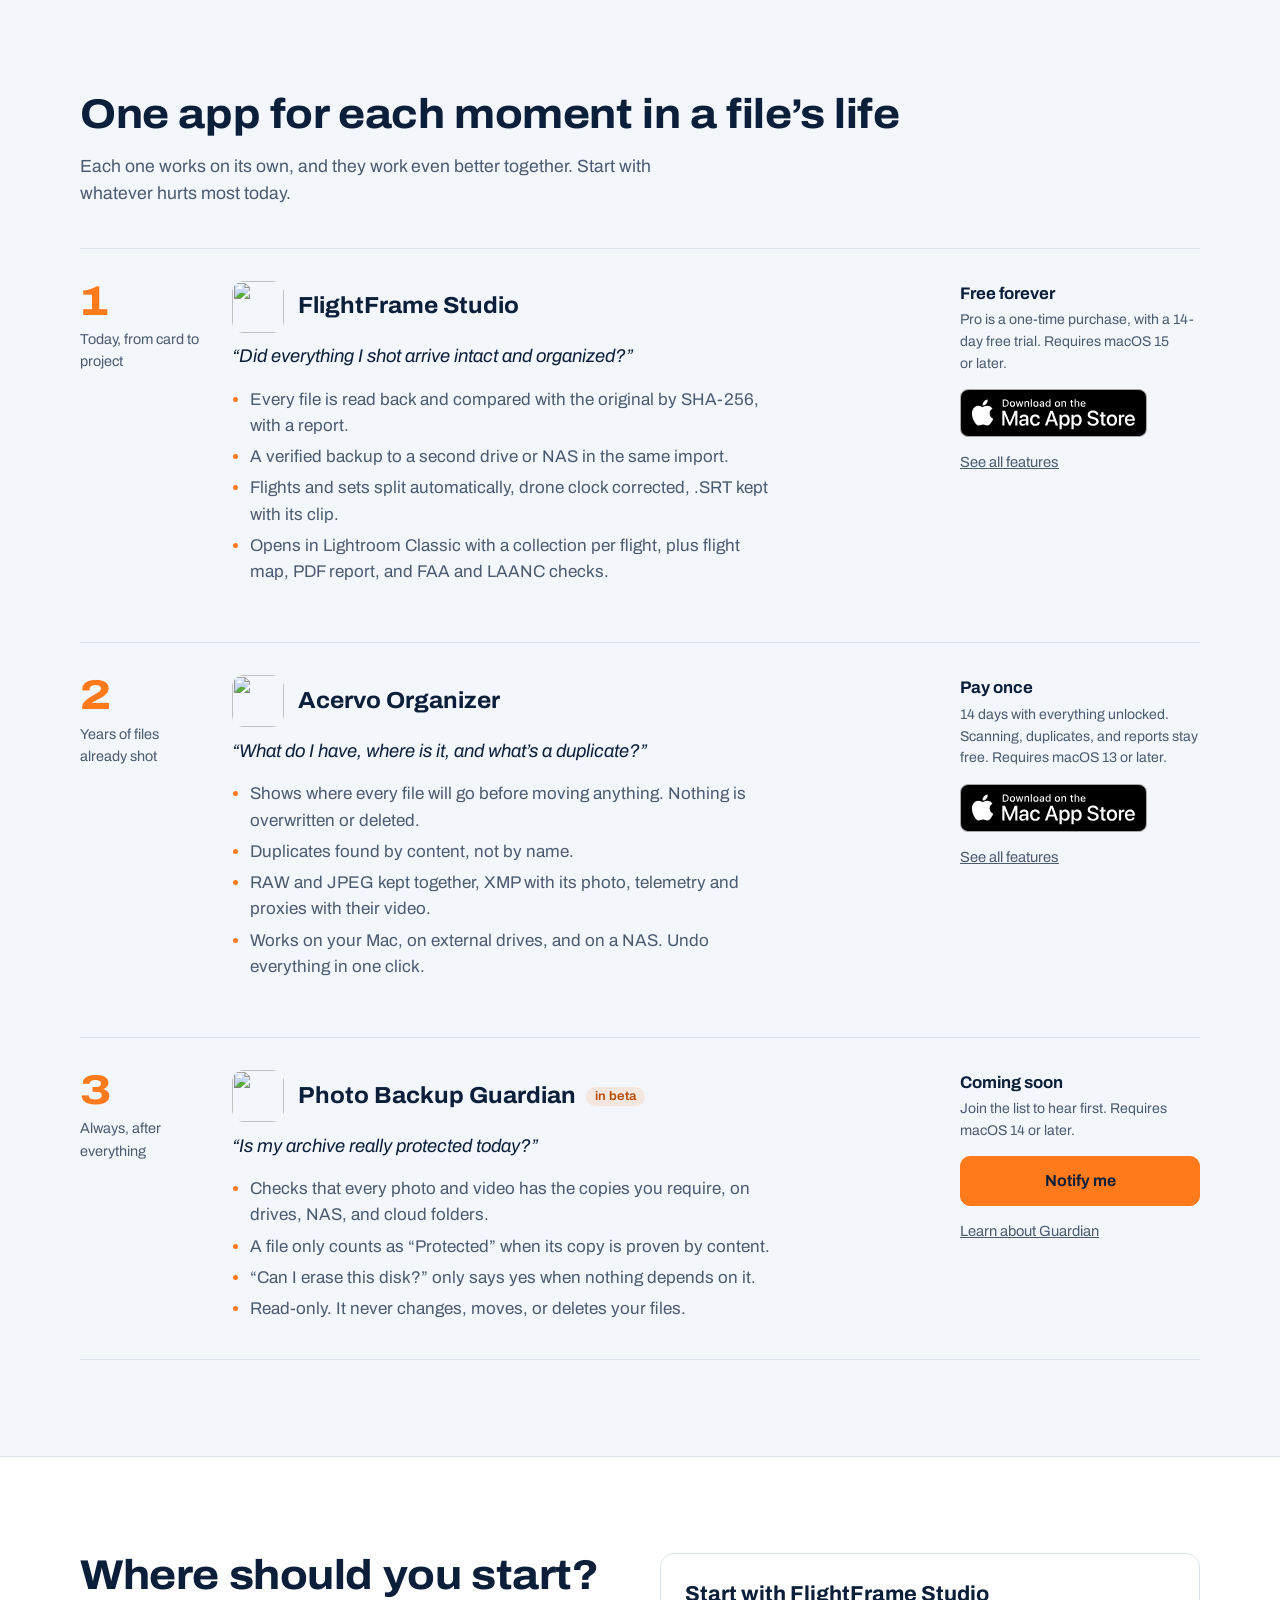
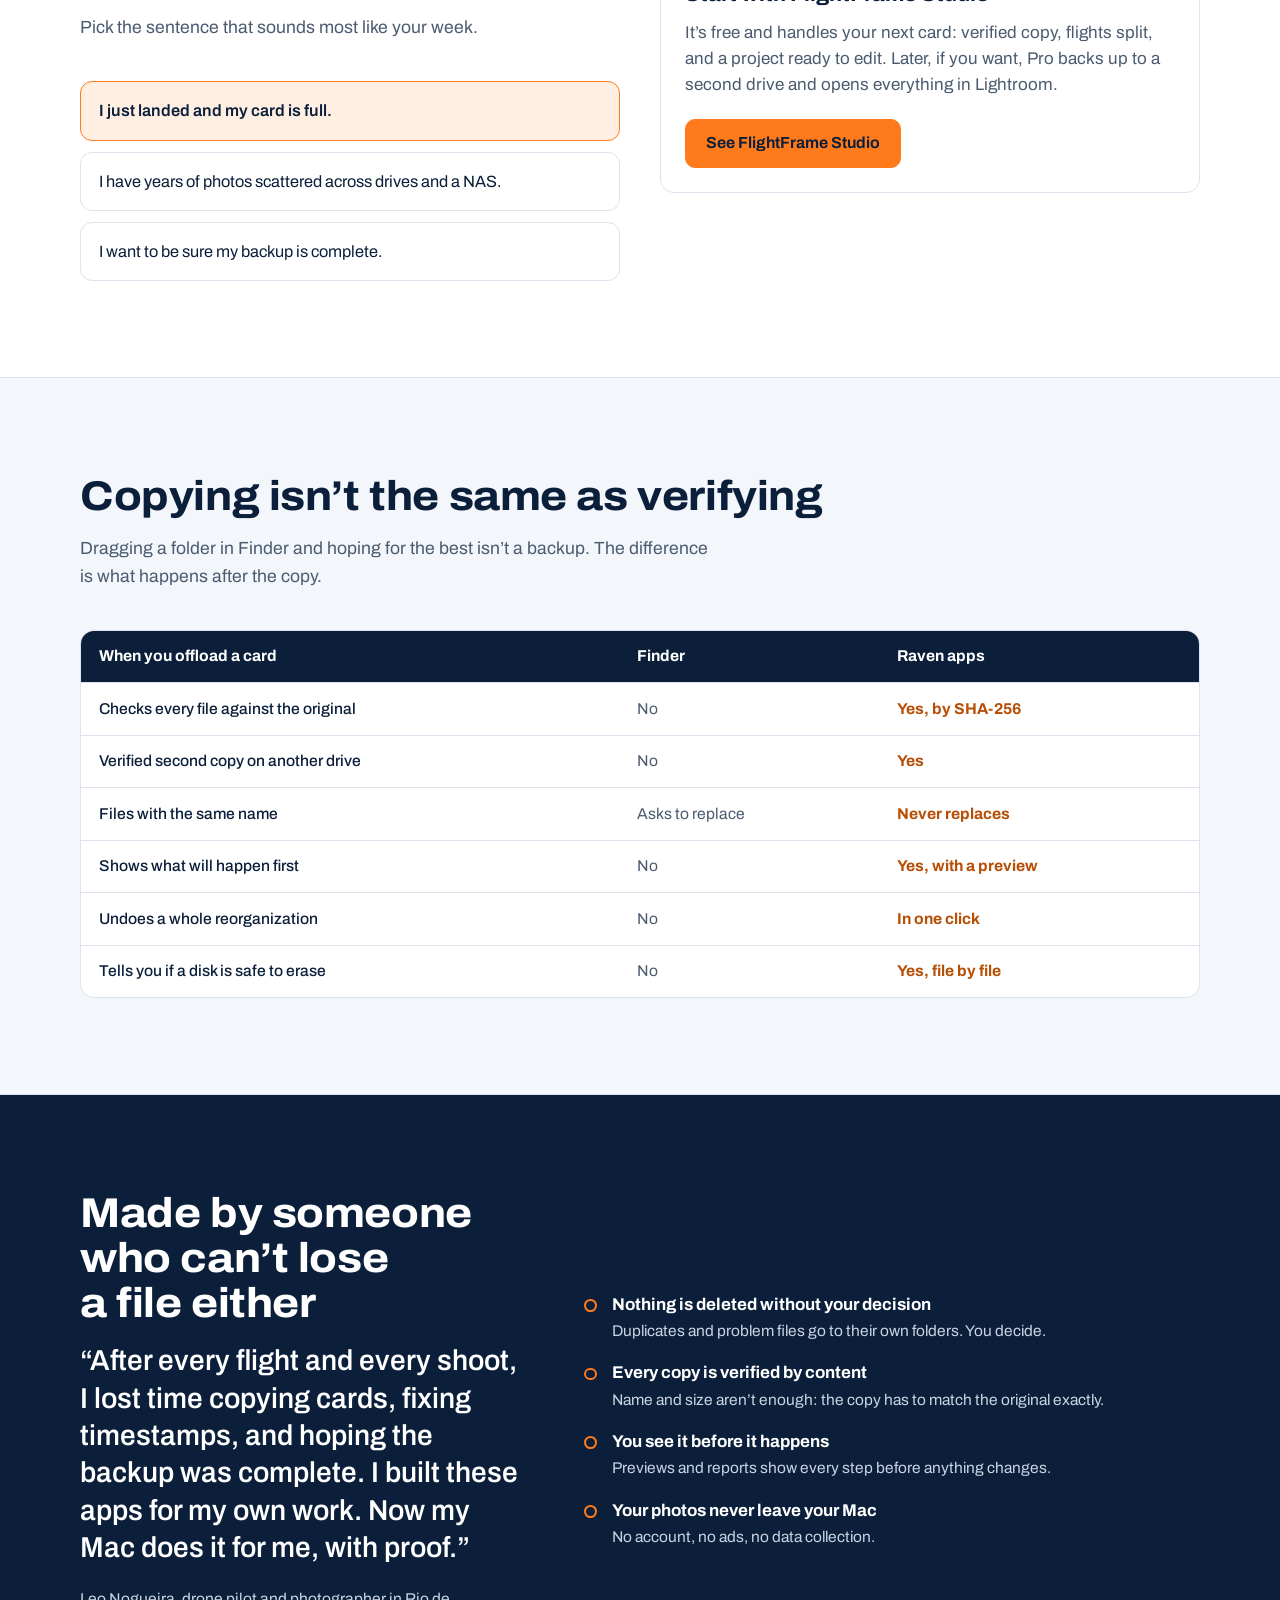
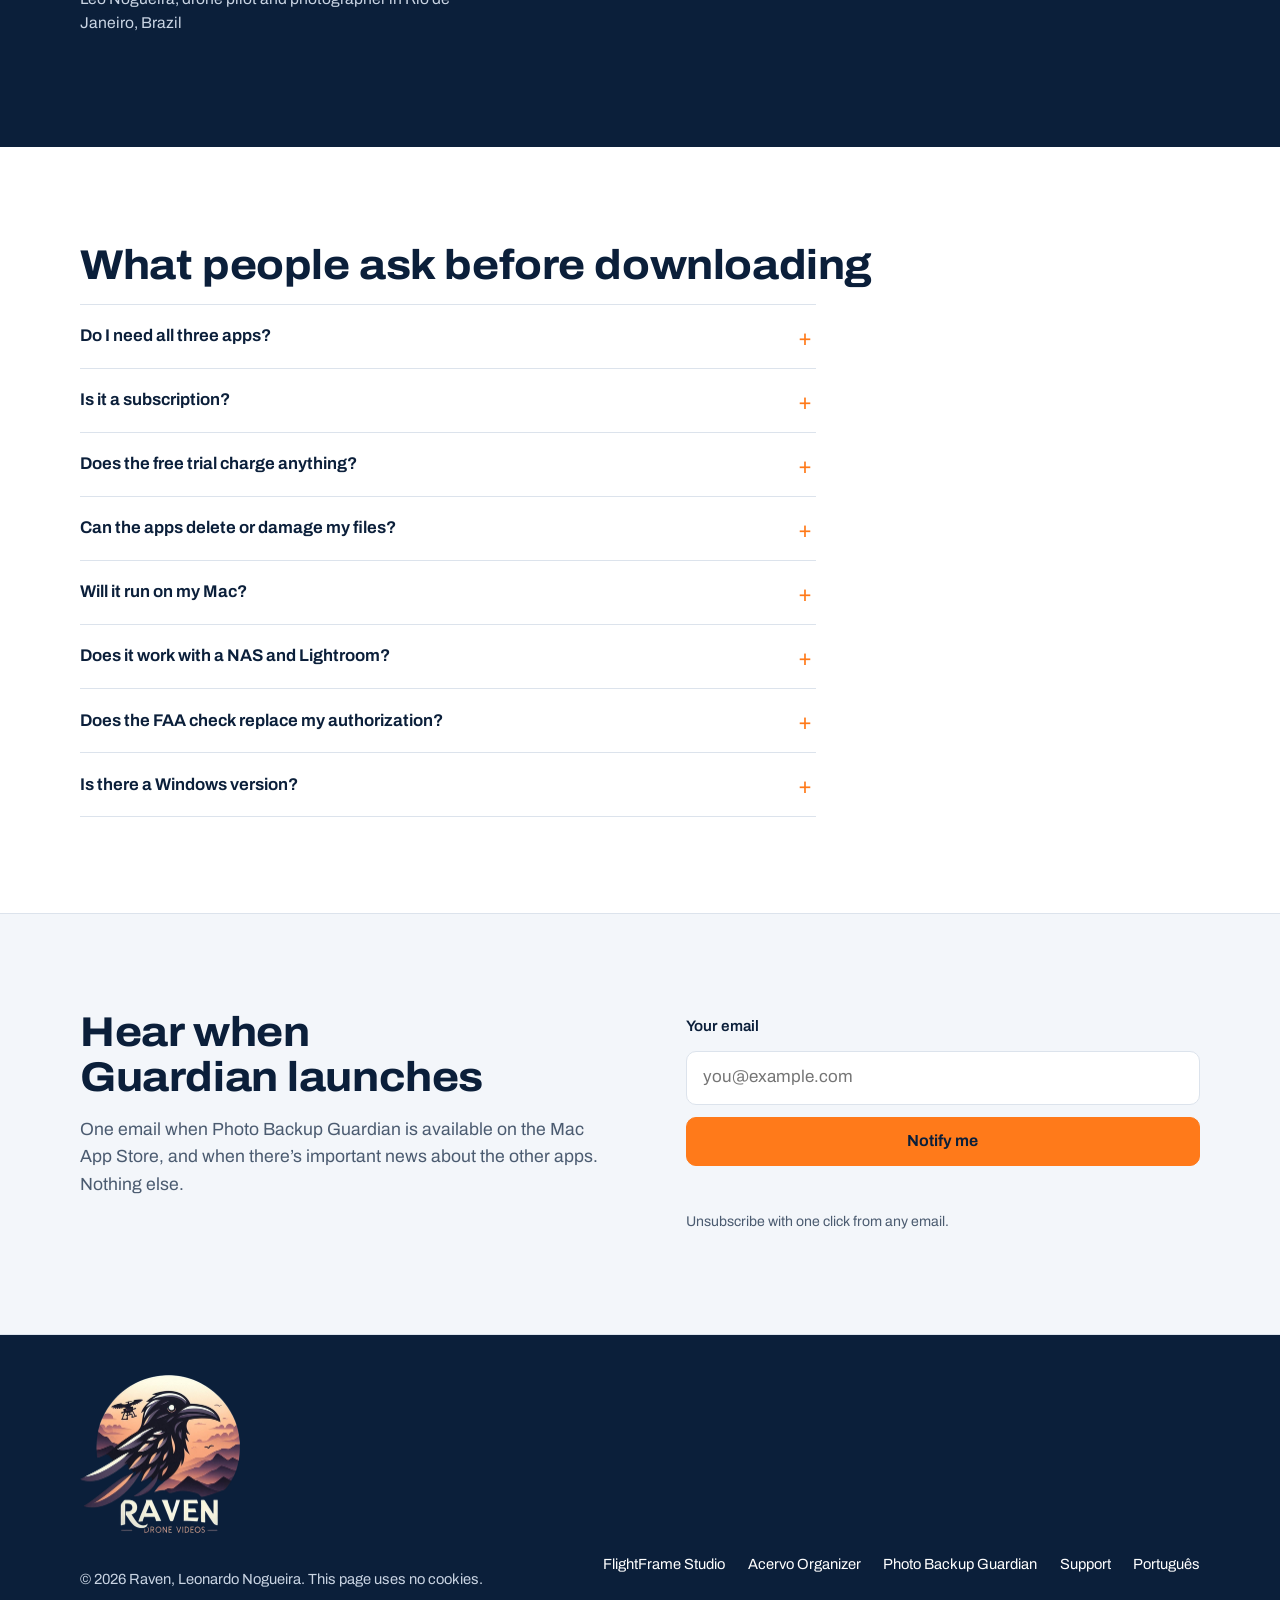
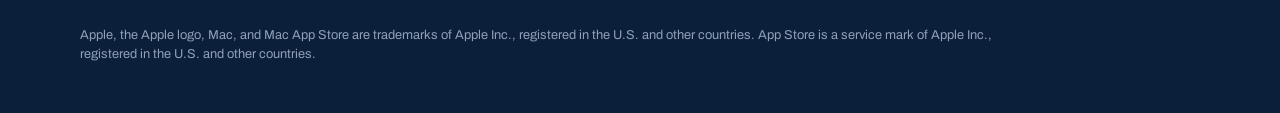
==== commit 9daa7783: "Add files via upload" ====
--- a/en/index.html
+++ b/en/index.html
@@ -19,7 +19,8 @@
 <meta property="og:image" content="https://flightframe.ravendronevideos.com.br/assets/og-image.jpg">
 <meta name="twitter:card" content="summary_large_image">
 <meta name="theme-color" content="#0B1F3A">
-<link rel="icon" href="data:image/svg+xml,%3Csvg xmlns='http://www.w3.org/2000/svg' viewBox='0 0 64 64'%3E%3Crect width='64' height='64' rx='14' fill='%230B1F3A'/%3E%3Cpath d='M12 40c8-2 14-8 20-18 2 6 6 9 12 10l8-6-2 10c-8 6-20 9-38 4z' fill='%23FF7A1A'/%3E%3C/svg%3E">
+<link rel="icon" type="image/png" sizes="64x64" href="/favicon-64.png">
+<link rel="apple-touch-icon" href="/apple-touch-icon.png">
 <link rel="preconnect" href="https://fonts.googleapis.com">
 <link rel="preconnect" href="https://fonts.gstatic.com" crossorigin>
 <link href="https://fonts.googleapis.com/css2?family=Archivo:wdth,wght@62..125,400..800&family=IBM+Plex+Mono:wght@400;500&display=swap" rel="stylesheet">
@@ -36,7 +37,7 @@
 <header class="top">
   <div class="wrap">
     <a class="brand" href="#start" aria-label="Raven, home">
-      <svg viewBox="0 0 64 64" aria-hidden="true"><rect width="64" height="64" rx="14" fill="#0B1F3A"/><path d="M12 40c8-2 14-8 20-18 2 6 6 9 12 10l8-6-2 10c-8 6-20 9-38 4z" fill="#FF7A1A"/></svg>
+      <img src="/raven-mark-128.png" alt="" width="44" height="44">
       Raven
     </a>
     <nav aria-label="Sections">
@@ -264,6 +265,7 @@
 
 <footer>
   <div class="wrap">
+    <img class="foot-logo" src="/raven-logo-full.png" alt="Raven Drone Videos" width="160" height="159" loading="lazy">
     <div class="foot-row">
       <p>© 2026 Raven, Leonardo Nogueira. This page uses no cookies.</p>
       <nav aria-label="Links">
--- a/raven.css
+++ b/raven.css
@@ -44,6 +44,8 @@
 }
 img { max-width: 100%; display: block; }
 a { color: inherit; }
+/* Evita palavra sozinha no fim de parágrafos e listas */
+p, li, summary, blockquote, .lede, .intro, .price small { text-wrap: pretty; }
 :focus-visible { outline: 3px solid var(--orange); outline-offset: 3px; border-radius: 4px; }
 .wrap { width: min(1120px, 100% - 2.5rem); margin-inline: auto; }
 
@@ -57,7 +59,7 @@
 body::before { content: ""; position: fixed; inset: 0 0 auto; height: env(safe-area-inset-top, 0px); z-index: 21; background: var(--bg); }
 .top .wrap { display: flex; align-items: center; gap: 1.5rem; height: 64px; }
 .brand { display: flex; align-items: center; gap: .55rem; text-decoration: none; font-weight: 750; font-variation-settings: "wdth" 118; font-size: 1.15rem; letter-spacing: .01em; }
-.brand svg { width: 30px; height: 30px; }
+.brand img { width: 44px; height: 44px; }
 .top nav { margin-left: auto; display: flex; align-items: center; gap: 1.4rem; font-size: .95rem; }
 .top nav a { text-decoration: none; color: var(--text-2); }
 .top nav a:hover { color: var(--text); }
@@ -140,7 +142,7 @@
   margin: 0 0 1rem; font-size: clamp(1.8rem, 3.4vw, 2.6rem); line-height: 1.08;
   font-weight: 740; font-variation-settings: "wdth" 108; letter-spacing: -.01em; text-wrap: balance;
 }
-.intro { max-width: var(--measure); color: var(--text-2); margin: 0 0 2.5rem; font-size: 1.1rem; }
+.intro { max-width: 40rem; color: var(--text-2); margin: 0 0 2.5rem; font-size: 1.1rem; }
 
 /* Dores */
 .pains { display: grid; grid-template-columns: repeat(3, 1fr); gap: 0; margin: 0; padding: 0; list-style: none; border-top: 2px solid var(--orange); }
@@ -239,4 +241,5 @@
 footer nav { display: flex; flex-wrap: wrap; gap: .6rem 1.4rem; }
 footer a { text-decoration: none; color: #FFFFFF; }
 footer a:hover { text-decoration: underline; }
+.foot-logo { width: 160px; height: auto; }
 .legal { margin: 0; font-size: .8rem; color: #8FA0B8; max-width: 60rem; }
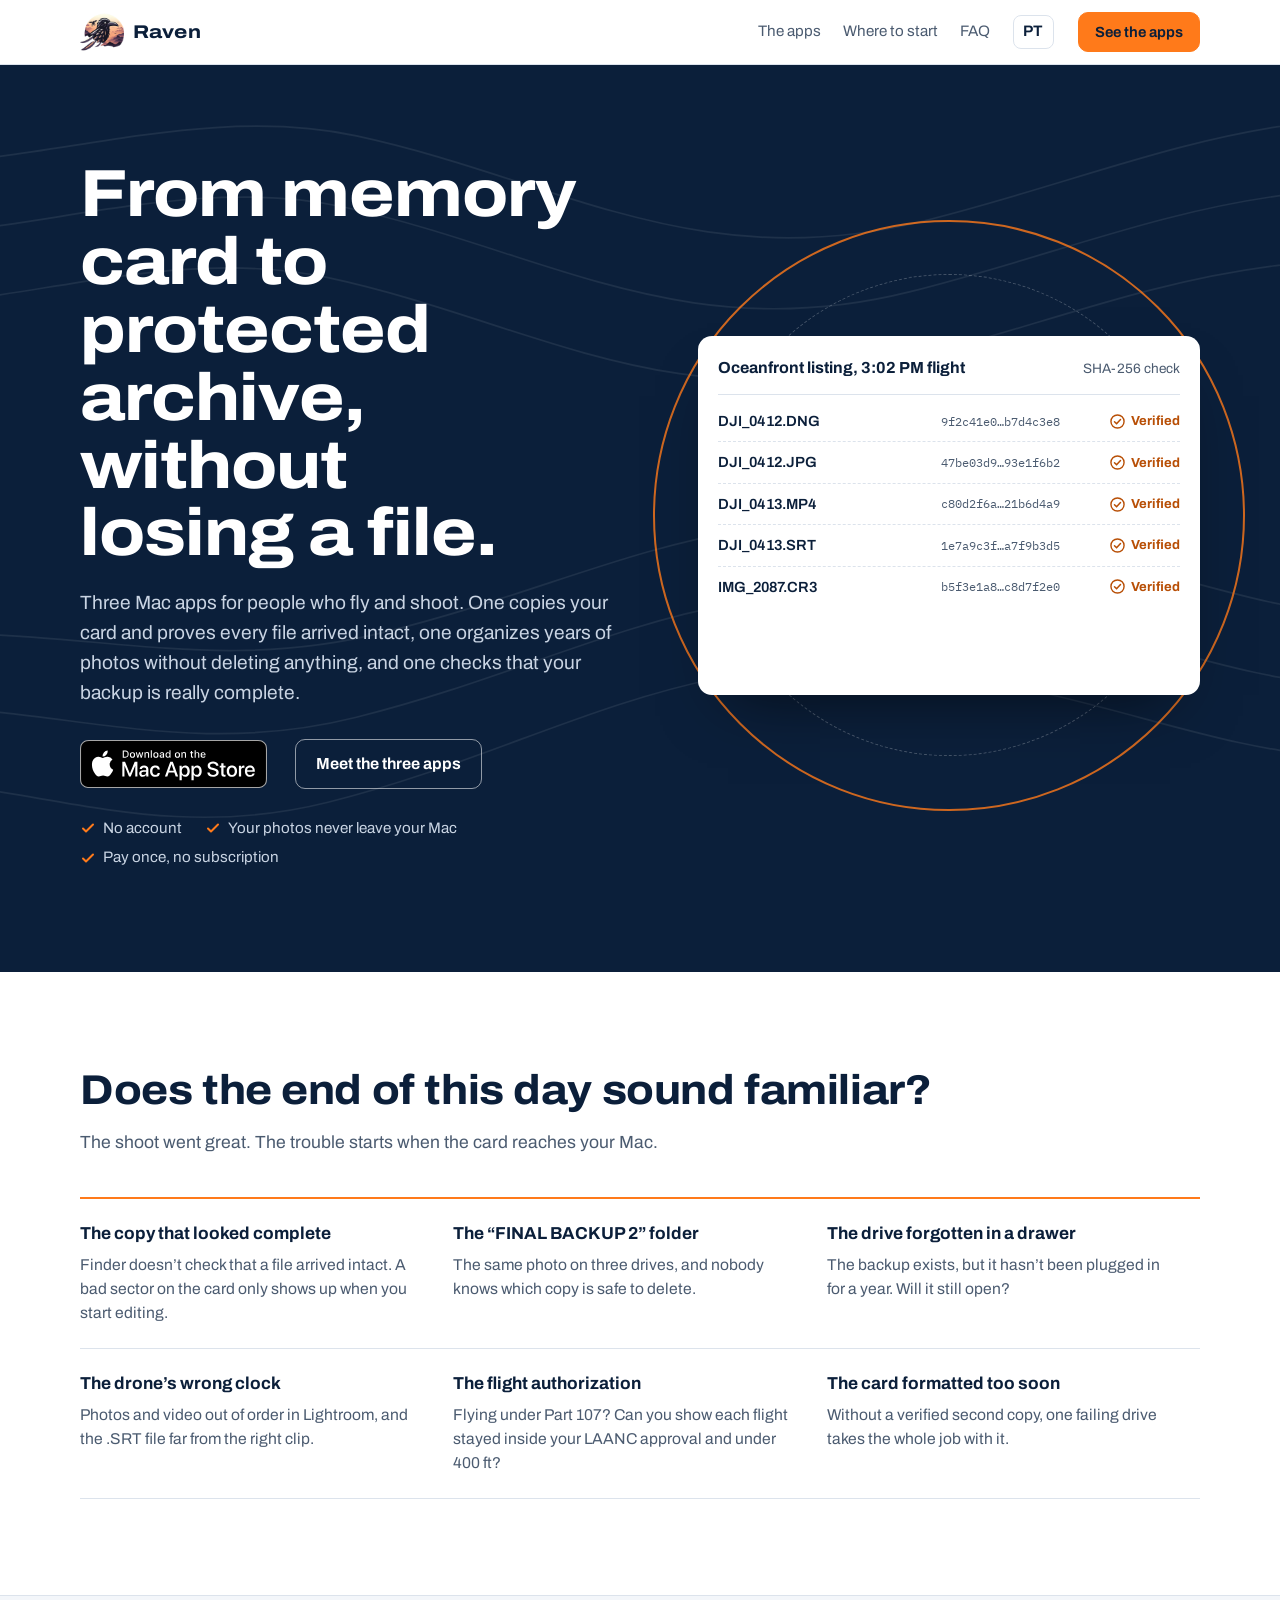
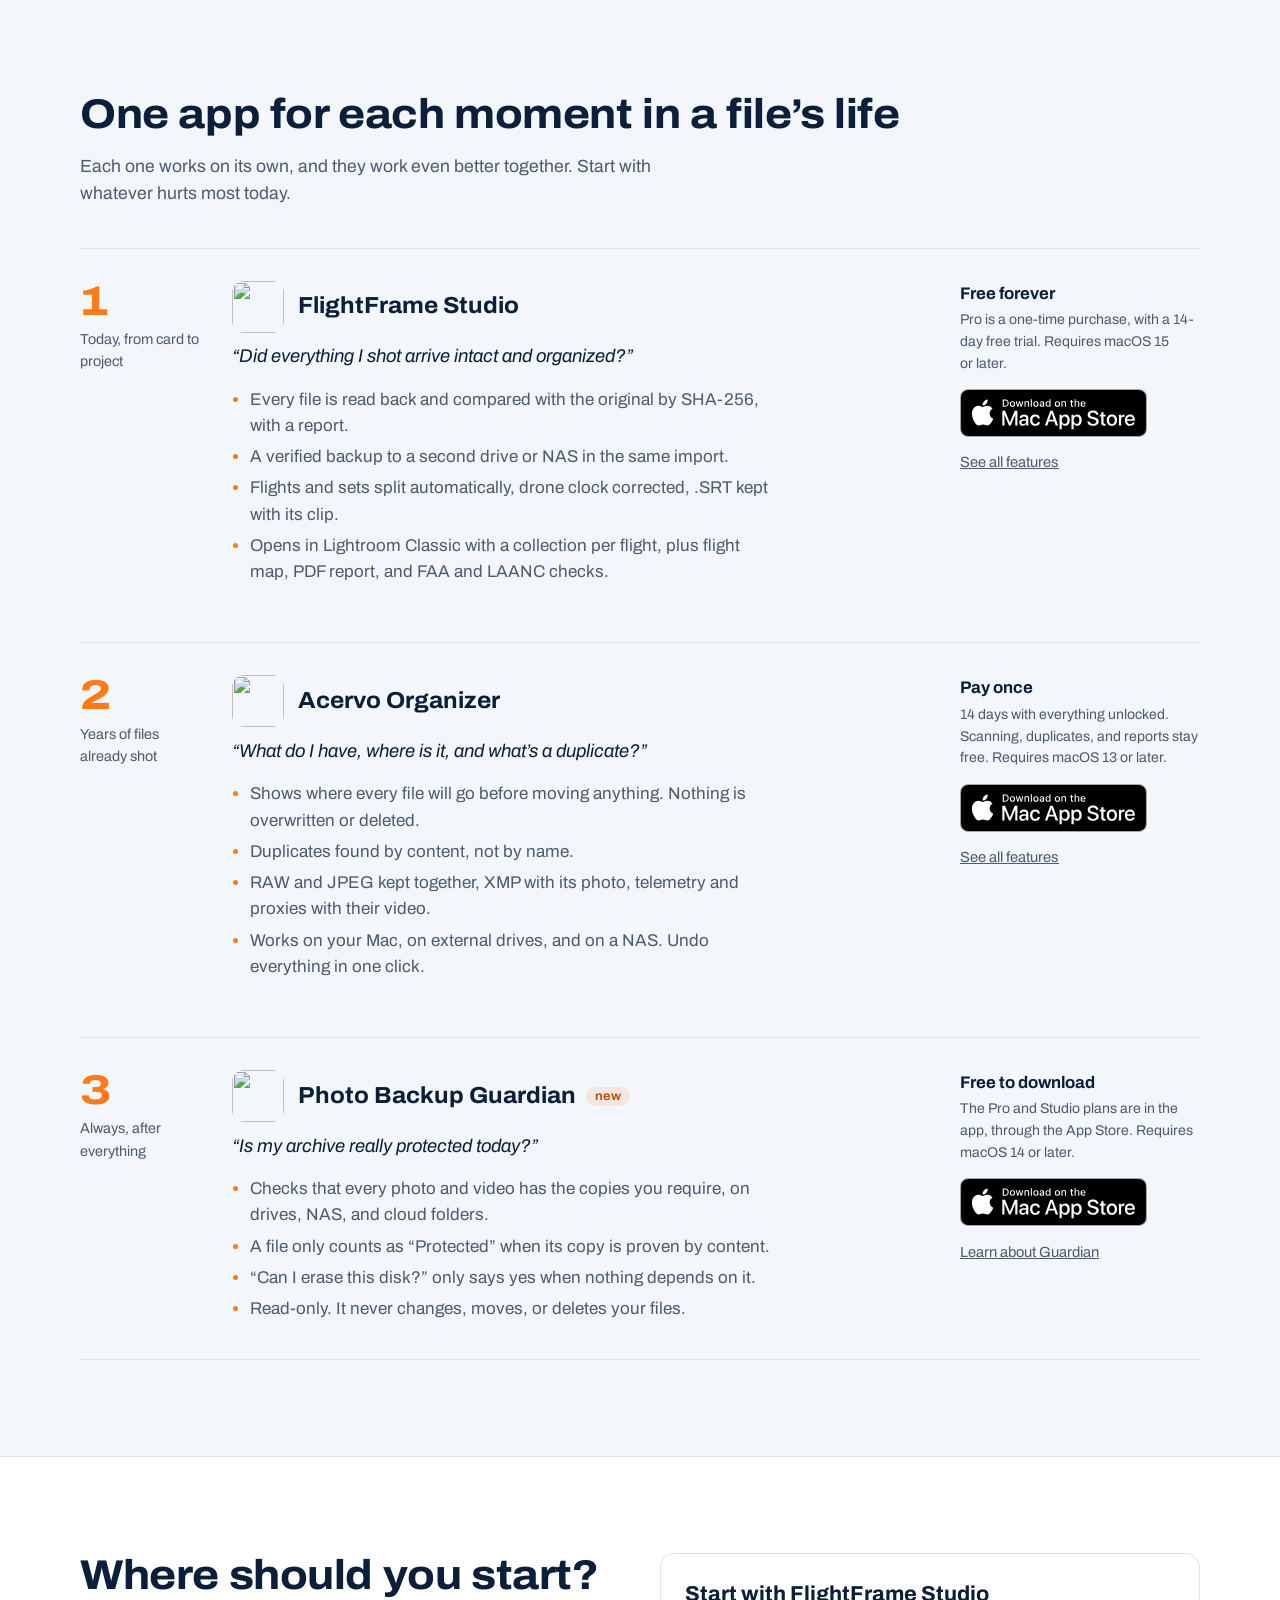
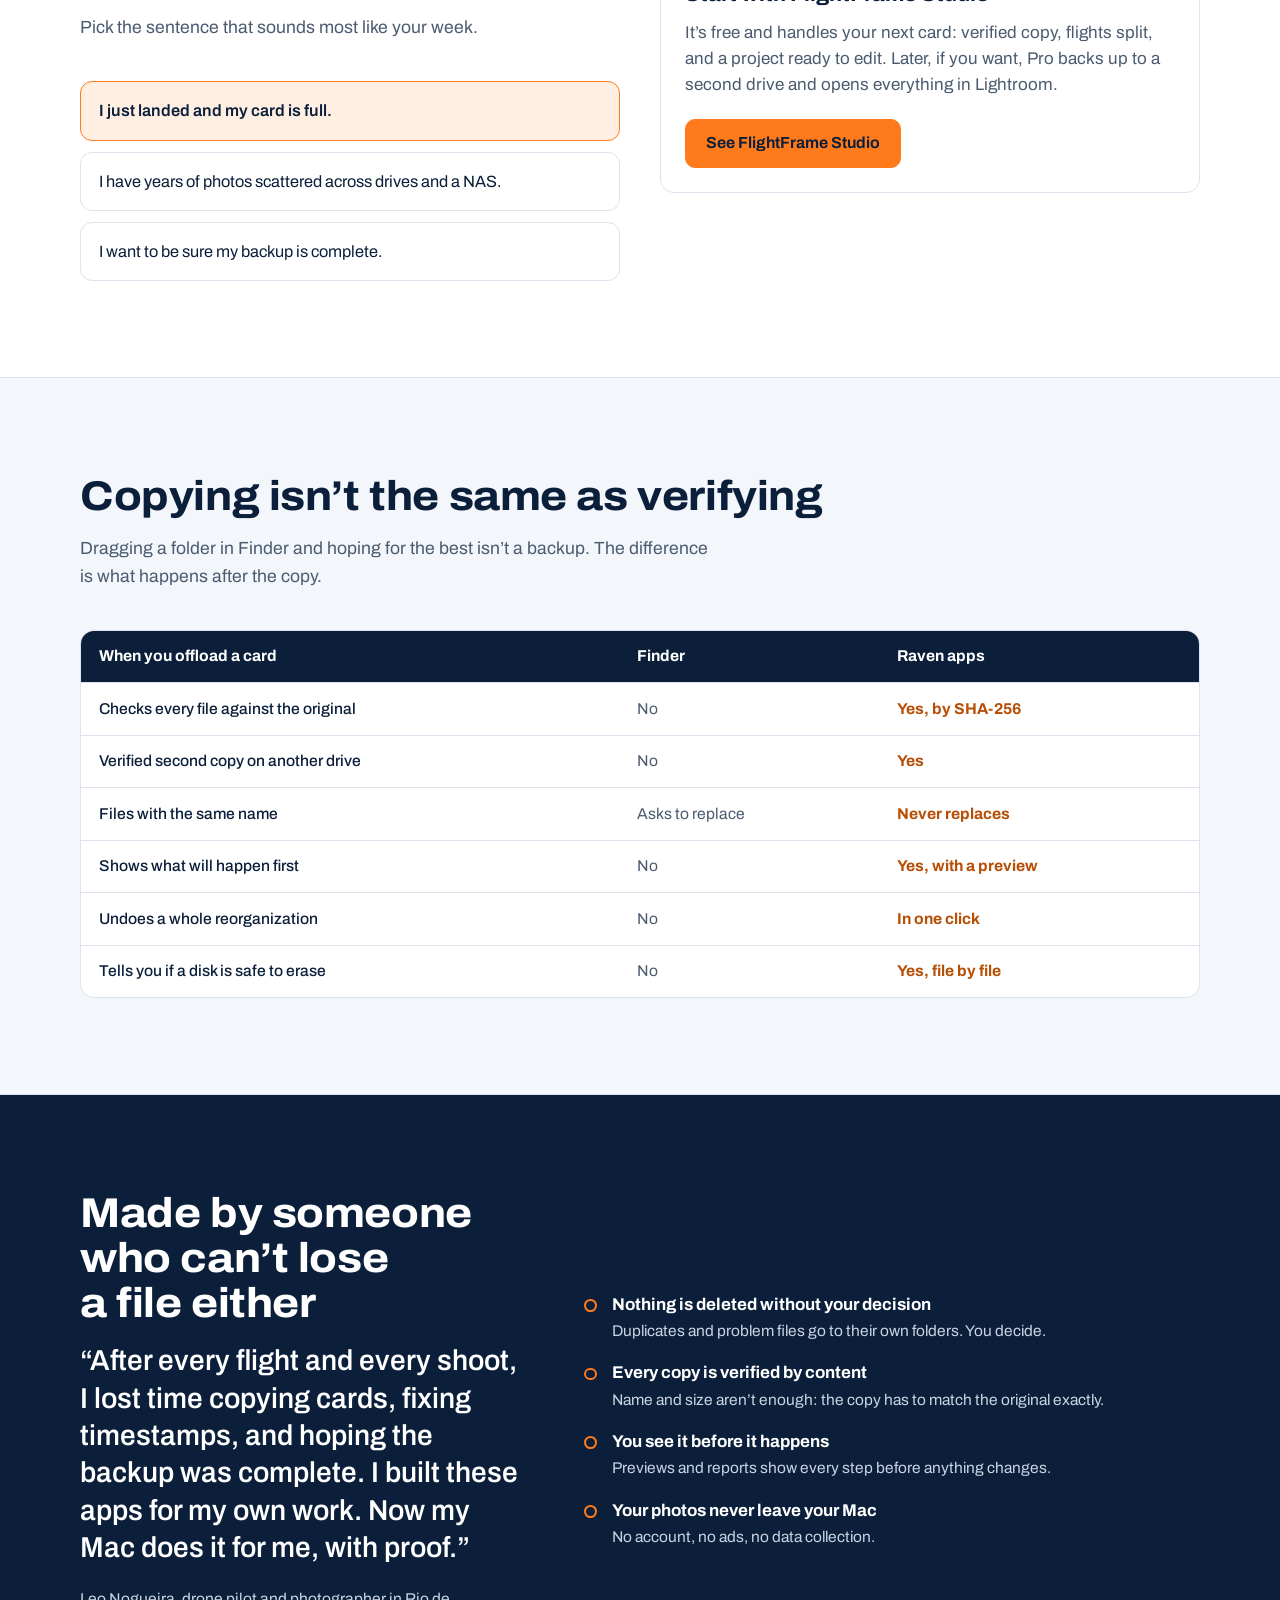
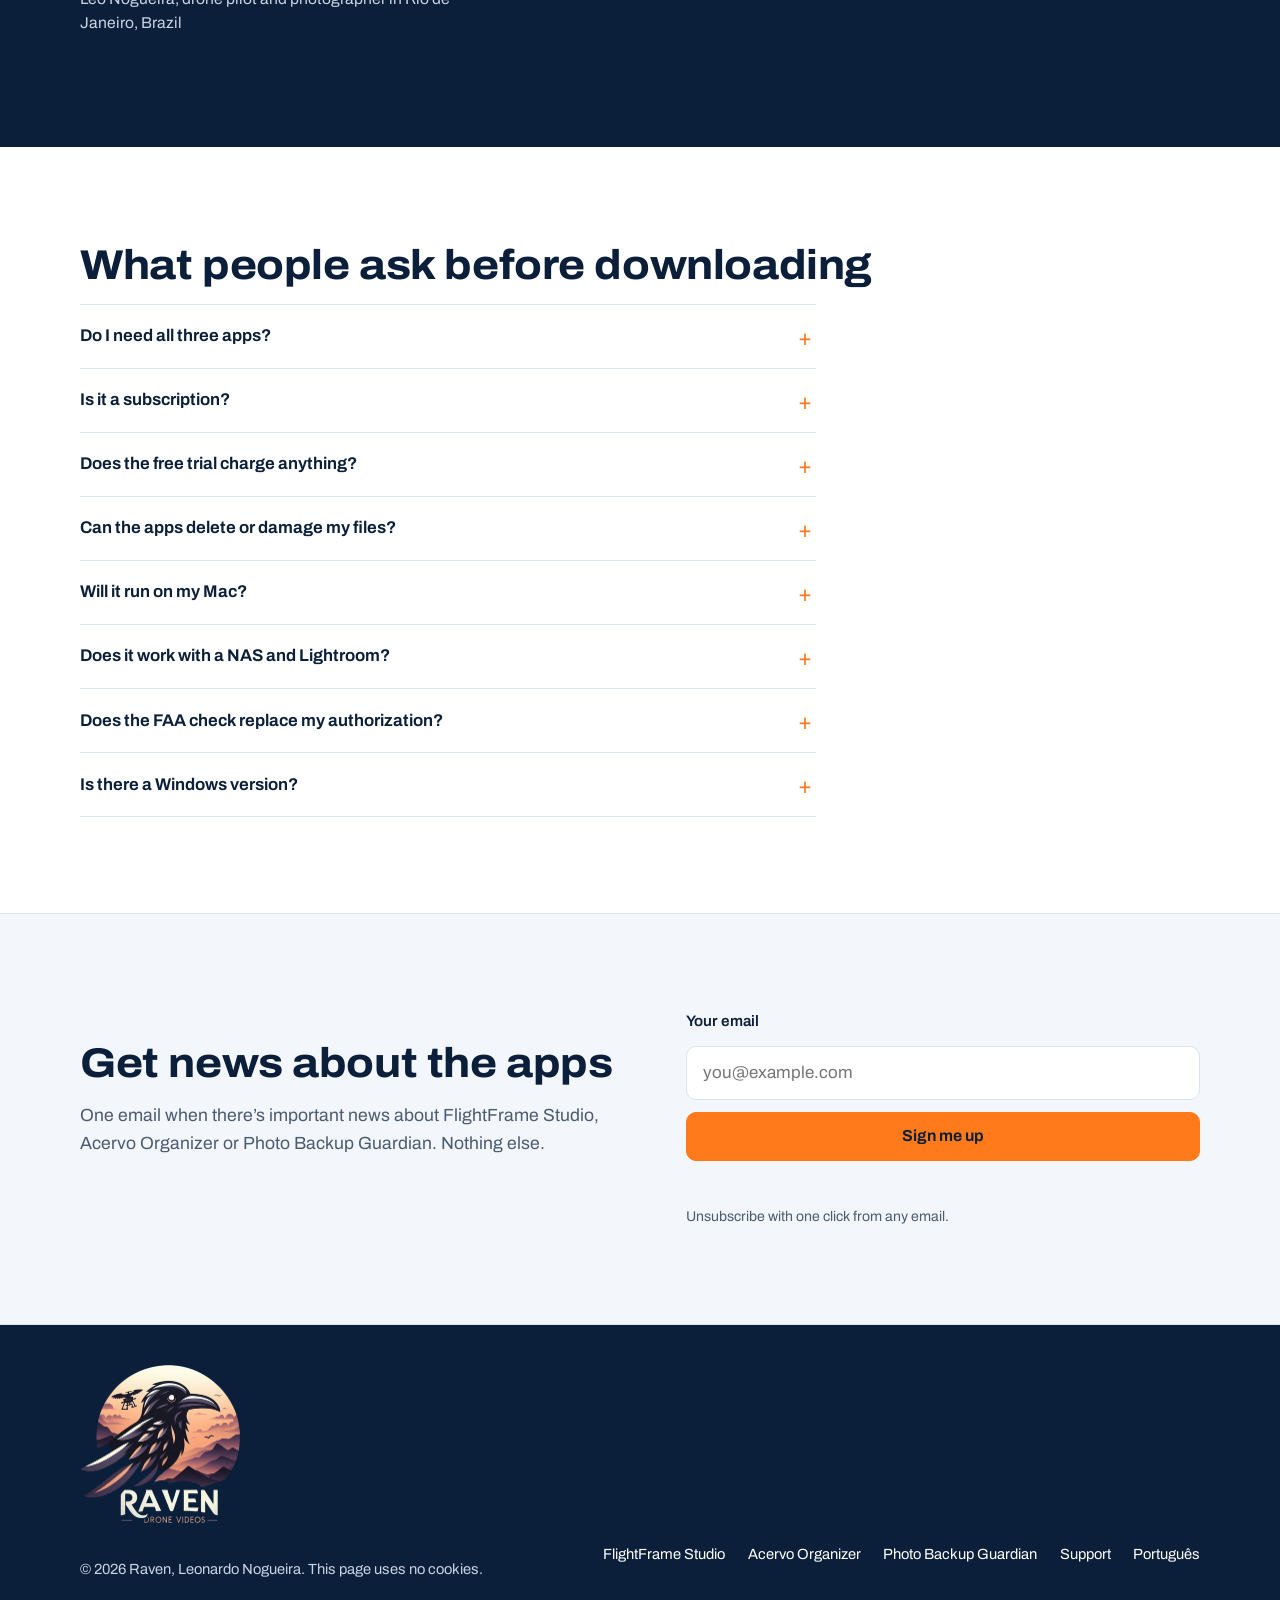
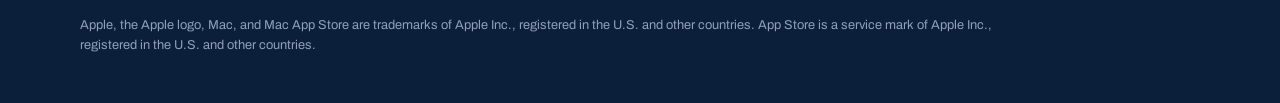
==== commit e68187a2: "Show Photo Backup Guardian on the Mac App Store It left the beta: its cards link to the App Store, t" ====
--- a/en/index.html
+++ b/en/index.html
@@ -29,7 +29,7 @@
 {"@context":"https://schema.org","@type":"ItemList","name":"Raven Mac apps","itemListElement":[
 {"@type":"SoftwareApplication","position":1,"name":"FlightFrame Studio","operatingSystem":"macOS 15 or later","applicationCategory":"PhotographyApplication","url":"https://flightframe.ravendronevideos.com.br","offers":{"@type":"Offer","price":"0","priceCurrency":"USD"}},
 {"@type":"SoftwareApplication","position":2,"name":"Acervo Organizer","operatingSystem":"macOS 13 or later","applicationCategory":"PhotographyApplication","url":"https://acervoorganizer.ravendronevideos.com.br/en/"},
-{"@type":"SoftwareApplication","position":3,"name":"Photo Backup Guardian","operatingSystem":"macOS 14 or later","applicationCategory":"UtilitiesApplication","url":"https://photobackupguardian.app"}]}
+{"@type":"SoftwareApplication","position":3,"name":"Photo Backup Guardian","operatingSystem":"macOS 14 or later","applicationCategory":"UtilitiesApplication","url":"https://photobackupguardian.app","offers":{"@type":"Offer","price":"0","priceCurrency":"USD"}}]}
 </script>
 </head>
 <body>
@@ -154,7 +154,7 @@
         <article class="app" id="pbg" aria-labelledby="pbg-name">
           <p class="moment"><b>3</b>Always, after everything</p>
           <div>
-            <div class="app-name"><img src="https://photobackupguardian.app/icon.png" alt="" width="52" height="52" loading="lazy"><h3 id="pbg-name">Photo Backup Guardian <span class="tag">in beta</span></h3></div>
+            <div class="app-name"><img src="https://photobackupguardian.app/icon.png" alt="" width="52" height="52" loading="lazy"><h3 id="pbg-name">Photo Backup Guardian <span class="tag">new</span></h3></div>
             <p class="question">“Is my archive really protected today?”</p>
             <ul>
               <li>Checks that every photo and video has the copies you require, on drives, NAS, and cloud folders.</li>
@@ -164,8 +164,8 @@
             </ul>
           </div>
           <div class="buy">
-            <p class="price">Coming soon<small>Join the list to hear first. Requires macOS 14 or later.</small></p>
-            <a class="btn btn-primary" href="#lista">Notify me</a>
+            <p class="price">Free to download<small>The Pro and Studio plans are in the app, through the App Store. Requires macOS 14 or later.</small></p>
+            <a class="store-badge" href="https://apps.apple.com/app/id6824487886?mt=12"><img src="/mac-app-store-badge-en.svg" alt="Download Photo Backup Guardian on the Mac App Store" height="48" loading="lazy" onerror="if(!this.dataset.f){this.dataset.f=1;this.src='https://toolbox.marketingtools.apple.com/api/v2/badges/download-on-the-mac-app-store/black/us'}else{this.onerror=null;this.src='https://flightframe.ravendronevideos.com.br/assets/mac-app-store-badge-en.svg'}"></a>
             <a class="more" href="https://photobackupguardian.app">Learn about Guardian</a>
           </div>
         </article>
@@ -247,14 +247,14 @@
   <section id="lista" class="band" aria-labelledby="notify">
     <div class="wrap signup">
       <div>
-        <h2 id="notify">Hear when Guardian launches</h2>
-        <p class="intro">One email when Photo Backup Guardian is available on the Mac App Store, and when there’s important news about the other apps. Nothing else.</p>
+        <h2 id="notify">Get news about the apps</h2>
+        <p class="intro">One email when there’s important news about FlightFrame Studio, Acervo Organizer or Photo Backup Guardian. Nothing else.</p>
       </div>
       <form id="form-lista" action="https://bricks4kidz.us12.list-manage.com/subscribe/post?u=a6c92d419f403bf0677f08e11&amp;id=b264ef6ccb&amp;f_id=002010e9f0" method="post" target="_blank">
         <label for="email">Your email</label>
         <input id="email" name="EMAIL" type="email" autocomplete="email" required placeholder="you@example.com">
         <div aria-hidden="true" style="position:absolute; left:-5000px;"><input type="text" id="mc-honeypot" tabindex="-1" value=""></div>
-        <button class="btn btn-primary" type="submit">Notify me</button>
+        <button class="btn btn-primary" type="submit">Sign me up</button>
         <p class="form-msg" id="form-msg" role="status"></p>
         <p class="fine">Unsubscribe with one click from any email.</p>
       </form>
@@ -285,9 +285,9 @@
   "answers": {
     "ff": {"t": "Start with FlightFrame Studio", "p": "It’s free and handles your next card: verified copy, flights split, and a project ready to edit. Later, if you want, Pro backs up to a second drive and opens everything in Lightroom.", "b": "See FlightFrame Studio", "h": "#ff"},
     "ao": {"t": "Start with Acervo Organizer", "p": "Run the free scan on your drive or NAS and see how many duplicates and problem files you have. Preview the reorganization before anything moves. For your next cards, use FlightFrame.", "b": "See Acervo Organizer", "h": "#ao"},
-    "pbg": {"t": "Photo Backup Guardian is for you", "p": "It checks, file by file, that every photo has the copies you require, and tells you when a disk is safe to erase. It’s in beta: join the list to hear when it launches.", "b": "Notify me", "h": "#lista"}
+    "pbg": {"t": "Photo Backup Guardian is for you", "p": "It checks, file by file, that every photo has the copies you require, and tells you when a disk is safe to erase. It’s on the Mac App Store, free to download.", "b": "See Photo Backup Guardian", "h": "#pbg"}
   },
-  "mailSubject": "Notify me when Guardian launches",
+  "mailSubject": "Send me news about the apps",
   "sending": "Sending…",
   "ok": "You’re on the list. If a confirmation email arrives, click the link to finish.",
   "already": "That email is already on the list. We’ll let you know.",
